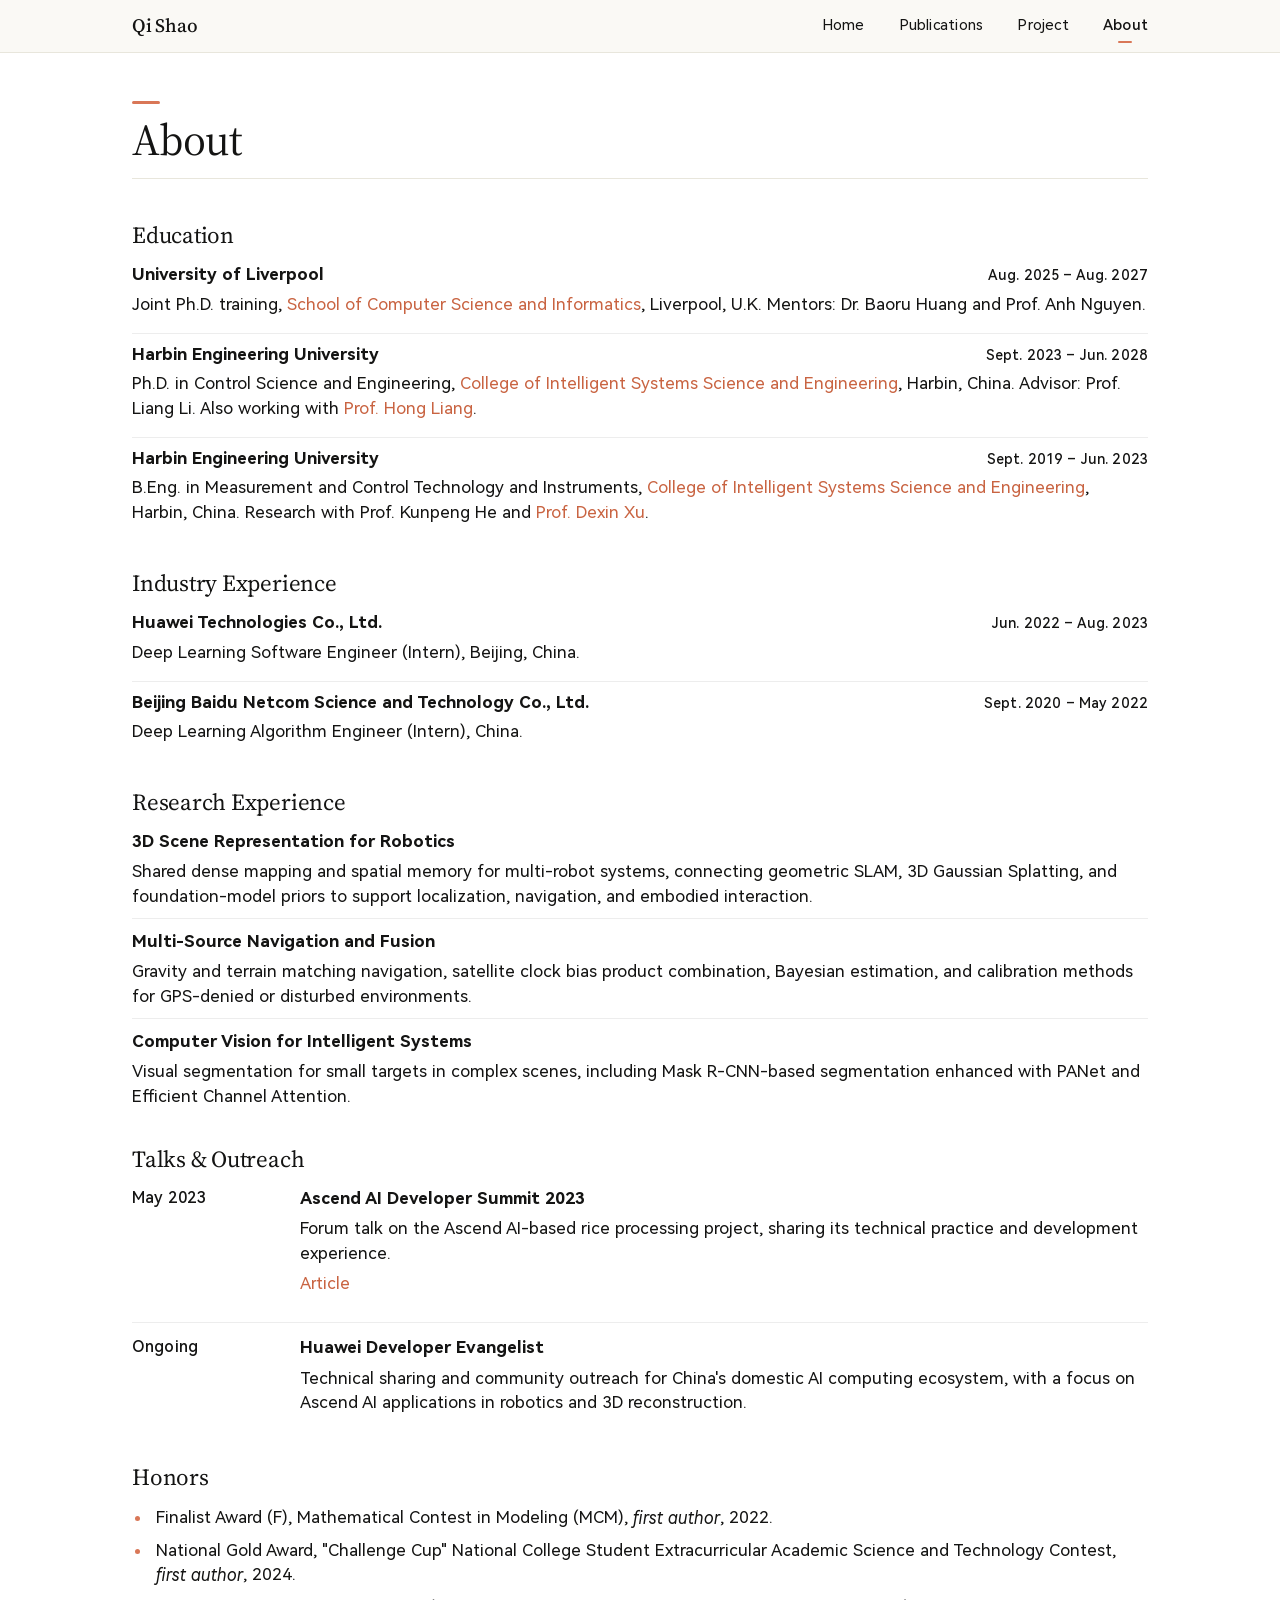
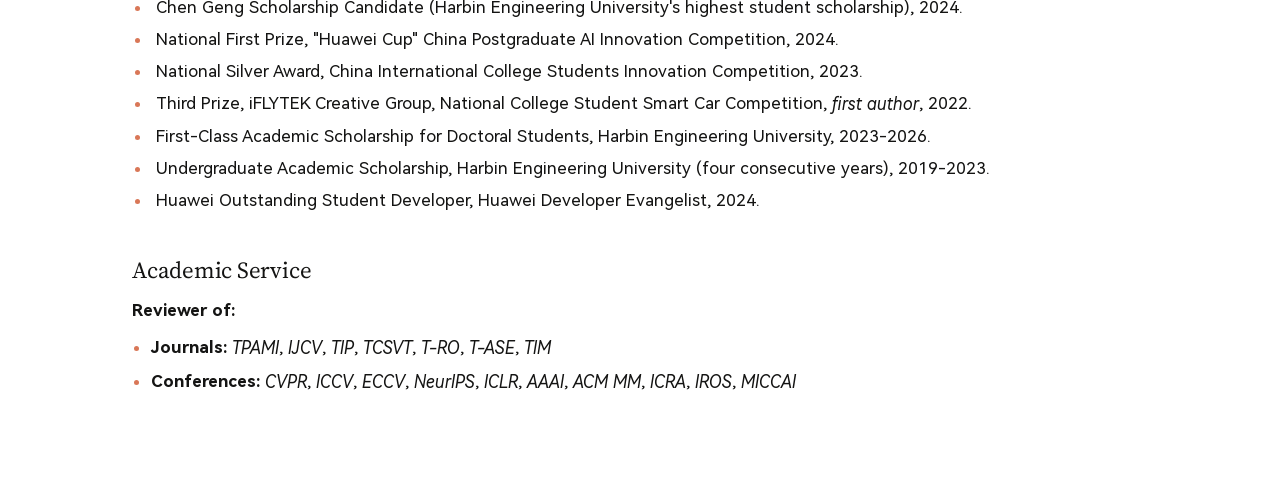
==== about.html @ f4bd2380 "Project cards: larger title, smaller body text Co-Authored-By: Claude Opus 5.5 <noreply@anthropic.co" ====
<!DOCTYPE html>
<html lang="en">

<head>
  <meta charset="UTF-8">
  <meta name="author" content="Qi Shao">
  <meta name="viewport" content="width=device-width, initial-scale=1">
  <title>About | Qi Shao</title>
  <link rel="icon" href="data:,">
  <link rel="preconnect" href="https://fonts.googleapis.com">
  <link rel="preconnect" href="https://fonts.gstatic.com" crossorigin>
  <link href="https://fonts.googleapis.com/css2?family=Noto+Sans+SC:wght@400;500;600;700&family=Source+Serif+4:opsz,wght@8..60,400;8..60,500;8..60,600&display=swap" rel="stylesheet">
  <link rel="stylesheet" href="stylesheet.css?v=20261015f">
  <link rel="stylesheet" href="styles.css?v=20261019f">
</head>

<body class="page-about">
  <nav class="navbar">
    <div class="nav-container">
      <a class="logo" href="index.html">Qi Shao</a>

      <button class="menu-toggle" type="button" aria-label="Open navigation" aria-expanded="false" aria-controls="site-menu">
        <span></span>
        <span></span>
        <span></span>
      </button>

      <ul id="site-menu" class="nav-links">
        <li><a href="index.html">Home</a></li>
        <li><a href="publications.html">Publications</a></li>
        <li><a href="projects.html">Project</a></li>
        <li><a href="about.html" class="active">About</a></li>
      </ul>
    </div>
  </nav>

  <main class="page">
    <header class="subpage-header">
      <h1>About</h1>
    </header>

    <section class="section">
      <div class="info-box-grid">
        <article class="info-box">
          <h2>Education</h2>

          <div class="item-list">
            <div class="info-item">
              <div class="item-head">
                <h3>University of Liverpool</h3>
                <span class="item-time">Aug. 2025 &ndash; Aug. 2027</span>
              </div>
              <p>Joint Ph.D. training, <a href="https://www.liverpool.ac.uk/computer-science-and-informatics/">School of Computer Science and Informatics</a>, Liverpool, U.K. Mentors: Dr. Baoru Huang and Prof. Anh Nguyen.</p>
            </div>

            <div class="info-item">
              <div class="item-head">
                <h3>Harbin Engineering University</h3>
                <span class="item-time">Sept. 2023 &ndash; Jun. 2028</span>
              </div>
              <p>Ph.D. in Control Science and Engineering, <a href="https://cisse.hrbeu.edu.cn/">College of Intelligent Systems Science and Engineering</a>, Harbin, China. Advisor: Prof. Liang Li. Also working with <a href="https://faculty.hrbeu.edu.cn/lianghong/zh_CN/index.htm">Prof. Hong Liang</a>.</p>
            </div>

            <div class="info-item">
              <div class="item-head">
                <h3>Harbin Engineering University</h3>
                <span class="item-time">Sept. 2019 &ndash; Jun. 2023</span>
              </div>
              <p>B.Eng. in Measurement and Control Technology and Instruments, <a href="https://cisse.hrbeu.edu.cn/">College of Intelligent Systems Science and Engineering</a>, Harbin, China. Research with Prof. Kunpeng He and <a href="https://faculty.hrbeu.edu.cn/xudexin/zh_CN/index.htm">Prof. Dexin Xu</a>.</p>
            </div>
          </div>
        </article>

        <article class="info-box">
          <h2>Industry Experience</h2>

          <div class="item-list">
            <div class="info-item">
              <div class="item-head">
                <h3>Huawei Technologies Co., Ltd.</h3>
                <span class="item-time">Jun. 2022 &ndash; Aug. 2023</span>
              </div>
              <p>Deep Learning Software Engineer (Intern), Beijing, China.</p>
            </div>

            <div class="info-item">
              <div class="item-head">
                <h3>Beijing Baidu Netcom Science and Technology Co., Ltd.</h3>
                <span class="item-time">Sept. 2020 &ndash; May 2022</span>
              </div>
              <p>Deep Learning Algorithm Engineer (Intern), China.</p>
            </div>
          </div>
        </article>

        <article class="info-box">
          <h2>Research Experience</h2>

          <div class="research-grid">
            <div class="research-card">
              <h3>3D Scene Representation for Robotics</h3>
              <p>
                Shared dense mapping and spatial memory for multi-robot systems, connecting
                geometric SLAM, 3D Gaussian Splatting, and foundation-model priors to support
                localization, navigation, and embodied interaction.
              </p>
            </div>

            <div class="research-card">
              <h3>Multi-Source Navigation and Fusion</h3>
              <p>
                Gravity and terrain matching navigation, satellite clock bias product
                combination, Bayesian estimation, and calibration methods for GPS-denied
                or disturbed environments.
              </p>
            </div>

            <div class="research-card">
              <h3>Computer Vision for Intelligent Systems</h3>
              <p>
                Visual segmentation for small targets in complex scenes, including
                Mask R-CNN-based segmentation enhanced with PANet and Efficient Channel Attention.
              </p>
            </div>
          </div>
        </article>

        <article id="talks" class="info-box">
          <h2>Talks & Outreach</h2>

          <div class="talk-list">
            <article class="talk-item">
              <div class="talk-time">May 2023</div>
              <div class="talk-main">
                <h3>Ascend AI Developer Summit 2023</h3>
                <p>
                  Forum talk on the Ascend AI-based rice processing project, sharing
                  its technical practice and development experience.
                </p>
                <p class="talk-links">
                  <a href="https://mp.weixin.qq.com/s/vDVNTr2NgTSDnGcO1pzpyA">Article</a>
                </p>
              </div>
            </article>

            <article class="talk-item">
              <div class="talk-time">Ongoing</div>
              <div class="talk-main">
                <h3>Huawei Developer Evangelist</h3>
                <p>
                  Technical sharing and community outreach for China's domestic AI computing
                  ecosystem, with a focus on Ascend AI applications in robotics and 3D
                  reconstruction.
                </p>
              </div>
            </article>
          </div>
        </article>

        <article class="info-box">
          <h2>Honors</h2>

          <ul class="compact-list">
            <li>Finalist Award (F), Mathematical Contest in Modeling (MCM), <em>first author</em>, 2022.</li>
            <li>National Gold Award, "Challenge Cup" National College Student Extracurricular Academic Science and Technology Contest, <em>first author</em>, 2024.</li>
            <li>Chen Geng Scholarship Candidate (Harbin Engineering University's highest student scholarship), 2024.</li>
            <li>National First Prize, "Huawei Cup" China Postgraduate AI Innovation Competition, 2024.</li>
            <li>National Silver Award, China International College Students Innovation Competition, 2023.</li>
            <li>Third Prize, iFLYTEK Creative Group, National College Student Smart Car Competition, <em>first author</em>, 2022.</li>
            <li>First-Class Academic Scholarship for Doctoral Students, Harbin Engineering University, 2023-2026.</li>
            <li>Undergraduate Academic Scholarship, Harbin Engineering University (four consecutive years), 2019-2023.</li>
            <li>Huawei Outstanding Student Developer, Huawei Developer Evangelist, 2024.</li>
          </ul>
        </article>

        <article class="info-box">
          <h2>Academic Service</h2>

          <p class="service-heading">Reviewer of:</p>

          <ul class="service-list">
            <li><strong>Journals:</strong> <em>TPAMI</em>, <em>IJCV</em>, <em>TIP</em>, <em>TCSVT</em>, <em>T-RO</em>, <em>T-ASE</em>, <em>TIM</em></li>
            <li><strong>Conferences:</strong> <em>CVPR</em>, <em>ICCV</em>, <em>ECCV</em>, <em>NeurIPS</em>, <em>ICLR</em>, <em>AAAI</em>, <em>ACM MM</em>, <em>ICRA</em>, <em>IROS</em>, <em>MICCAI</em></li>
          </ul>
        </article>

      </div>
    </section>
  </main>

  <script>
    document.addEventListener('DOMContentLoaded', function () {
      const menuToggle = document.querySelector('.menu-toggle');
      const navLinks = document.querySelector('.nav-links');

      menuToggle.addEventListener('click', function () {
        const isOpen = navLinks.classList.toggle('active');
        menuToggle.classList.toggle('active', isOpen);
        menuToggle.setAttribute('aria-expanded', String(isOpen));
      });
    });
  </script>
</body>

</html>
---- stylesheet.css ----
/* Visual language: white canvas with warm ivory insets,
   terracotta accent #C96442, serif display headings over HarmonyOS Sans
   body text, hairline borders instead of shadows.

   This site uses HarmonyOS Sans Fonts. The font files in fonts/ are
   unmodified copies redistributed under the HarmonyOS Sans Fonts License
   Agreement; see fonts/HarmonyOS-Sans-LICENSE.txt. */

@font-face {
  font-family: "HarmonyOS Sans";
  src: url("fonts/HarmonyOS_Sans_Light.ttf") format("truetype");
  font-weight: 300;
  font-style: normal;
  font-display: swap;
}

@font-face {
  font-family: "HarmonyOS Sans";
  src: url("fonts/HarmonyOS_Sans_Regular.ttf") format("truetype");
  font-weight: 400;
  font-style: normal;
  font-display: swap;
}

@font-face {
  font-family: "HarmonyOS Sans";
  src: url("fonts/HarmonyOS_Sans_Regular_Italic.ttf") format("truetype");
  font-weight: 400;
  font-style: italic;
  font-display: swap;
}

@font-face {
  font-family: "HarmonyOS Sans";
  src: url("fonts/HarmonyOS_Sans_Medium.ttf") format("truetype");
  font-weight: 500;
  font-style: normal;
  font-display: swap;
}

@font-face {
  font-family: "HarmonyOS Sans";
  src: url("fonts/HarmonyOS_Sans_Bold.ttf") format("truetype");
  font-weight: 600 700;
  font-style: normal;
  font-display: swap;
}

:root {
  --brand: #C96442;
  --brand-hover: #A8502F;

  --text: #141413;
  --muted: #3D3D3A;
  --tertiary: #73726C;

  --line: rgba(31, 30, 29, 0.10);
  --soft-line: rgba(31, 30, 29, 0.08);

  --canvas: #FFFFFF;
  --card: #FFFFFF;
  --sunken: #F5F4ED;

  --serif: "Source Serif 4", "Noto Serif SC", Georgia, "Times New Roman", serif;

  --radius-card: 16px;
  --radius-inner: 12px;
  --radius-chip: 8px;
  --radius-lg: 24px;

  --orange: #D97757;
  --purple: #8E6FA8;
  --green: #788C5D;
}

* {
  box-sizing: border-box;
}

/* Grid items default to min-width:auto, which lets an image's intrinsic
   width push the track wider than the viewport. */
.profile-copy,
.profile-side,
.story-main,
.item-main,
.talk-main,
.project-body,
.publication-body,
.brief-row > span {
  min-width: 0;
}

html {
  scroll-behavior: smooth;
  scrollbar-width: none;
  -ms-overflow-style: none;
}

html::-webkit-scrollbar,
body::-webkit-scrollbar {
  width: 0;
  height: 0;
}

body {
  margin: 0;
  overflow-x: hidden;
  color: var(--text);
  background: var(--canvas);
  font-family: "HarmonyOS Sans", "HarmonyOS Sans SC", "Noto Sans SC", "PingFang SC", "PingFang TC", -apple-system, BlinkMacSystemFont, "Segoe UI", sans-serif;
  font-size: 16px;
  line-height: 1.55;
  -webkit-font-smoothing: antialiased;
}

a {
  color: var(--brand);
  text-decoration: none;
  transition: color 0.15s ease;
}

a:hover {
  color: var(--brand-hover);
  text-decoration: none;
}

p {
  margin: 0 0 0.5rem;
}

img {
  max-width: 100%;
}

/* Navigation */

.navbar {
  position: sticky;
  top: 0;
  z-index: 50;
  background: rgba(255, 255, 255, 0.88);
  border-bottom: 1px solid var(--soft-line);
  backdrop-filter: saturate(180%) blur(20px);
  -webkit-backdrop-filter: saturate(180%) blur(20px);
}

.nav-container {
  display: flex;
  max-width: 1280px;
  margin: 0 auto;
  padding: 16px 32px;
  align-items: center;
  justify-content: space-between;
}

.logo {
  font-family: var(--serif);
  color: var(--text);
  font-size: 18px;
  font-weight: 700;
}

.logo:hover {
  color: var(--text);
}

.nav-links {
  display: flex;
  gap: 28px;
  margin: 0;
  padding: 0;
  list-style: none;
}

.nav-links a {
  color: var(--muted);
  font-size: 16px;
  font-weight: 500;
}

.nav-links a:hover,
.nav-links a.active {
  color: var(--brand);
}

.nav-links a.active {
  font-weight: 700;
}

.menu-toggle {
  display: none;
  width: 34px;
  height: 34px;
  padding: 0;
  border: 0;
  background: transparent;
  cursor: pointer;
}

.menu-toggle span {
  display: block;
  width: 20px;
  height: 2px;
  margin: 4px auto;
  background: var(--muted);
  border-radius: 1px;
  transition: transform 0.15s ease, opacity 0.15s ease;
}

.menu-toggle.active span:nth-child(1) {
  transform: translateY(6px) rotate(45deg);
}

.menu-toggle.active span:nth-child(2) {
  opacity: 0;
}

.menu-toggle.active span:nth-child(3) {
  transform: translateY(-6px) rotate(-45deg);
}

/* Page shell and containers */

.page {
  max-width: 1280px;
  margin: 0 auto;
  padding: 8px 32px 56px;
}

.section {
  margin-top: 16px;
  padding: 26px 30px;
  background: var(--card);
  border: 1px solid var(--line);
  border-radius: var(--radius-card);
}

.section-title {
  font-family: var(--serif);
  margin: 0 0 1rem;
  color: var(--text);
  font-size: 26px;
  font-weight: 500;
  line-height: 1.35;
  text-align: left;
}

.section-intro {
  margin-bottom: 1rem;
}

.subpage-header {
  padding: 24px 4px 4px;
}

.subpage-header h1 {
  font-family: var(--serif);
  margin: 0 0 0.35rem;
  color: var(--text);
  font-size: 34px;
  font-weight: 500;
  line-height: 1.3;
}

.subpage-header p {
  margin: 0;
  color: var(--muted);
  font-size: 16px;
}

.empty-state {
  margin: 0;
  padding: 4px 0;
  color: var(--tertiary);
}

.info-box-grid {
  display: grid;
  gap: 20px;
}

/* Opt-in two-column layout; single-column pages keep full width. */
.info-box-grid--split {
  grid-template-columns: repeat(2, minmax(0, 1fr));
  align-items: start;
}

.info-box--wide {
  grid-column: 1 / -1;
}

.info-box {
  padding: 18px 20px;
  background: var(--card);
  border: 1px solid var(--line);
  border-radius: var(--radius-inner);
}

.info-box h2 {
  font-family: var(--serif);
  margin: 0 0 0.85rem;
  color: var(--text);
  font-size: 22px;
  font-weight: 500;
  line-height: 1.4;
}

.item-list {
  display: grid;
  gap: 10px;
}

.info-item {
  padding: 0 0 10px;
  border-bottom: 1px solid var(--soft-line);
}

.info-item:last-child {
  padding-bottom: 0;
  border-bottom: 0;
}

.item-head {
  display: flex;
  gap: 14px;
  align-items: baseline;
  justify-content: space-between;
}

.item-time {
  flex-shrink: 0;
  color: var(--tertiary);
  font-size: 14px;
  font-weight: 500;
  font-variant-numeric: tabular-nums;
  line-height: 1.6;
  white-space: nowrap;
}

.item-main h3,
.info-item .item-head h3,
.research-card h3 {
  margin: 0 0 0.25rem;
  color: var(--text);
  font-size: 17px;
  font-weight: 600;
  line-height: 1.5;
}

.item-main p {
  margin-bottom: 0;
}

.research-grid {
  display: grid;
  gap: 12px;
}

.research-card {
  padding-top: 14px;
  border-top: 1px solid var(--soft-line);
}

.research-card:first-child {
  padding-top: 0;
  border-top: 0;
}

.research-card p {
  margin-bottom: 0;
  color: var(--muted);
  font-size: 16px;
  line-height: 1.55;
}

.publication-list,
.compact-list {
  margin: 0;
  padding-left: 1.25rem;
}

.publication-list li,
.compact-list li {
  margin-bottom: 0.45rem;
  padding-left: 0.25rem;
}

.publication-list li::marker,
.compact-list li::marker {
  color: var(--brand);
  font-weight: 700;
}

/* Home hero */

.hero {
  display: grid;
  grid-template-columns: 300px 1fr;
  gap: 56px;
  align-items: start;
  margin-top: 16px;
  padding: 34px 30px;
  background: var(--card);
  border: 1px solid var(--line);
  border-radius: var(--radius-card);
}

.profile-side {
  text-align: center;
}

.profile-photo {
  padding: 0;
}

.profile-side .image-shell {
  border-radius: var(--radius-lg);
}

.profile-role {
  margin: 0 0 0.35rem;
  color: var(--muted);
  font-size: 16px;
  font-weight: 500;
  line-height: 1.5;
}

.profile-org {
  margin: 0;
  color: var(--tertiary);
  font-size: 14px;
  line-height: 1.6;
}

.image-shell {
  display: block;
  overflow: hidden;
  background: var(--sunken);
  border-radius: var(--radius-inner);
}

.profile-photo .image-shell {
  aspect-ratio: 1 / 1;
}

.image-shell img {
  display: block;
  width: 100%;
  height: 100%;
  object-fit: cover;
}

.profile-copy {
  padding: 0;
}

/* Display name in the serif face */
.name {
  margin: 1.1rem 0 0.4rem;
  font-family: var(--serif);
  font-size: 38px;
  font-weight: 400;
  line-height: 1.25;
  letter-spacing: 0.01em;
  text-align: center;
}

.profile-copy p {
  margin-bottom: 0.65rem;
  color: var(--muted);
  font-size: 16px;
  line-height: 1.55;
}

.profile-copy p:last-child {
  margin-bottom: 0;
}

.profile-copy strong {
  color: var(--text);
  font-weight: 600;
}

.hero-detail {
  display: grid;
  grid-template-columns: repeat(2, minmax(0, 1fr));
  gap: 18px 40px;
  margin-top: 1.3rem;
  padding-top: 1.2rem;
  border-top: 1px solid var(--soft-line);
}

.hero-detail-col {
  min-width: 0;
}

.hero-detail h2 {
  font-family: var(--serif);
  margin: 0 0 0.6rem;
  color: var(--text);
  font-size: 20px;
  font-weight: 700;
  line-height: 1.4;
}

.hero-detail .compact-list li {
  margin-bottom: 0.2rem;
  color: var(--muted);
  font-size: 15px;
  line-height: 1.5;
}

.hero-detail .compact-list li:last-child {
  margin-bottom: 0;
}

.hero-detail .item-list {
  gap: 6px;
}

.hero-detail .info-item {
  padding-bottom: 6px;
}

.hero-detail .info-item p {
  margin: 0;
  color: var(--muted);
  font-size: 14px;
  line-height: 1.4;
}

.hero-detail .item-head h3 {
  margin: 0;
  font-size: 15px;
  line-height: 1.4;
}

.contact-links {
  display: flex;
  flex-wrap: wrap;
  gap: 0.35rem 0.6rem;
  justify-content: center;
  margin-top: 1rem;
  font-size: 16px;
}

.contact-links span {
  color: var(--tertiary);
}

/* News timeline */

.news-scroll-container {
  padding: 0.2rem 0 0.2rem 1rem;
  border-left: 2px solid var(--line);
}

.news-list {
  display: grid;
  gap: 0.5rem;
  margin: 0;
  padding: 0;
  list-style: none;
}

.timeline-item {
  display: grid;
  grid-template-columns: auto auto 1fr;
  gap: 0.45rem;
  align-items: baseline;
  padding-left: 0.25rem;
  font-size: 15px;
  line-height: 1.6;
}

.news-date {
  color: var(--tertiary);
  font-size: 14px;
  font-weight: 500;
}

.news-icon {
  display: inline-flex;
  align-self: center;
  justify-content: center;
  min-width: 1.3rem;
  color: var(--brand);
}

.news-icon svg {
  width: 17px;
  height: 17px;
  fill: none;
  stroke: currentColor;
  stroke-width: 1.7;
  stroke-linecap: round;
  stroke-linejoin: round;
}

.news-icon-orange {
  color: var(--orange);
}

.news-icon-purple {
  color: var(--purple);
}

.news-icon-green {
  color: var(--green);
}

/* Publications and talks */

.publication-card {
  display: grid;
  grid-template-columns: minmax(240px, 35%) 1fr;
  gap: 24px;
  align-items: center;
  margin-top: 18px;
  padding: 12px 0;
}

.publication-media {
  aspect-ratio: 810 / 370;
  background: var(--sunken);
  border-radius: var(--radius-inner);
}

.publication-body h3 {
  margin: 0 0 0.3rem;
  color: var(--text);
  font-size: 16px;
  font-weight: 600;
  line-height: 1.5;
}

.publication-meta,
.publication-links {
  margin-bottom: 0.45rem;
}

.publication-note {
  margin: 0.6rem 0 0;
  color: var(--tertiary);
  font-size: 13px;
}

.talk-list {
  display: grid;
  gap: 14px;
}

.talk-item {
  display: grid;
  grid-template-columns: 150px 1fr;
  gap: 18px;
  padding: 15px 0;
  border-top: 1px solid var(--soft-line);
}

.talk-time {
  color: var(--tertiary);
  font-size: 15px;
  font-weight: 500;
  line-height: 1.6;
}

.talk-main h3 {
  margin: 0 0 0.3rem;
  color: var(--text);
  font-size: 17px;
  font-weight: 600;
  line-height: 1.5;
}

.talk-main p {
  margin-bottom: 0.35rem;
  color: var(--muted);
  font-size: 16px;
  line-height: 1.6;
}

.talk-main p:last-child {
  margin-bottom: 0;
}

/* Projects */

.project-card {
  display: grid;
  grid-template-columns: minmax(280px, 38%) 1fr;
  gap: 24px;
  align-items: start;
  padding: 20px 0 4px;
  border-top: 1px solid var(--soft-line);
}

.project-media {
  aspect-ratio: 1080 / 721;
  background: var(--sunken);
  border-radius: var(--radius-inner);
}

.project-body h3 {
  margin: 0 0 0.45rem;
  color: var(--text);
  font-size: 18px;
  font-weight: 600;
  line-height: 1.5;
}

.project-body p {
  margin-bottom: 0.5rem;
  color: var(--muted);
  font-size: 15px;
  line-height: 1.62;
}

.project-body strong {
  color: var(--text);
  font-weight: 600;
}

.project-meta {
  color: var(--tertiary);
  font-size: 12px;
  font-weight: 500;
}

.project-tags {
  display: flex;
  flex-wrap: wrap;
  gap: 8px;
  margin: 0.75rem 0 0.55rem;
}

.project-tags span {
  padding: 4px 12px;
  color: var(--muted);
  background: var(--sunken);
  border-radius: var(--radius-chip);
  font-size: 12px;
  font-weight: 500;
  line-height: 1.5;
}

.project-links {
  display: flex;
  flex-wrap: wrap;
  gap: 0.35rem 0.55rem;
  align-items: center;
  margin-bottom: 0;
}

.project-links span {
  color: var(--tertiary);
}

.service-heading {
  margin-bottom: 0.8rem;
  font-size: 17px;
  font-weight: 600;
}

.service-list {
  margin: 0;
  padding-left: 1.2rem;
  list-style: disc;
}

.service-list li {
  margin-bottom: 0.5rem;
}

.service-list li::marker {
  color: var(--brand);
}

/* Story: milestones */

.story-timeline {
  display: grid;
  padding-left: 28px;
  border-left: 2px solid var(--line);
}

.story-entry {
  position: relative;
  display: grid;
  grid-template-columns: 108px 1fr;
  gap: 28px;
  padding: 18px 0;
  border-bottom: 1px solid var(--soft-line);
}

/* Node on the timeline rail */
.story-entry::before {
  content: "";
  position: absolute;
  top: 23px;
  left: -36px;
  width: 10px;
  height: 10px;
  background: var(--card);
  border: 2px solid var(--brand);
  border-radius: 50%;
}

.story-entry:first-child {
  padding-top: 2px;
}

.story-entry:first-child::before {
  top: 7px;
}

.story-entry:last-child {
  padding-bottom: 2px;
  border-bottom: 0;
}

.story-date {
  margin: 0;
  color: var(--tertiary);
  font-size: 13px;
  font-weight: 500;
  font-variant-numeric: tabular-nums;
  letter-spacing: 0.01em;
  line-height: 1.9;
  white-space: nowrap;
}

.story-main h3 {
  margin: 0 0 0.4rem;
  color: var(--text);
  font-size: 18px;
  font-weight: 600;
  line-height: 1.5;
}

.story-main p {
  margin-bottom: 0;
  color: var(--muted);
  font-size: 15px;
  line-height: 1.58;
}

.story-main strong {
  color: var(--text);
  font-weight: 600;
}

.story-caption {
  margin: 0.6rem 0 0;
  color: var(--tertiary);
  font-size: 12px;
  font-weight: 500;
  line-height: 1.6;
}

/* Story: condensed list */

.story-brief {
  padding-left: 28px;
  border-left: 2px solid var(--line);
}

.brief-row {
  position: relative;
  display: grid;
  grid-template-columns: 108px 1fr;
  gap: 28px;
  padding: 10px 12px 10px 0;
  border-bottom: 1px solid var(--soft-line);
  border-radius: var(--radius-chip);
  color: var(--muted);
  font-size: 14px;
  line-height: 1.55;
  transition: background 0.15s ease;
}

.brief-row::before {
  content: "";
  position: absolute;
  top: 18px;
  left: -33px;
  width: 6px;
  height: 6px;
  background: rgba(31, 30, 29, 0.22);
  border-radius: 50%;
}

.brief-row:hover {
  background: var(--sunken);
}

.brief-row:last-child {
  border-bottom: 0;
}

.brief-date {
  color: var(--tertiary);
  font-size: 13px;
  font-weight: 500;
  font-variant-numeric: tabular-nums;
  letter-spacing: 0.01em;
  white-space: nowrap;
}

.story-figure {
  display: block;
  overflow: hidden;
  max-width: 460px;
  margin-top: 1.1rem;
  background: var(--card);
  border-radius: var(--radius-inner);
  border: 1px solid var(--line);
  box-shadow: 0 2px 10px rgba(31, 30, 29, 0.06);
  transition: box-shadow 0.2s ease, transform 0.2s ease;
}

.story-figure:hover {
  box-shadow: 0 6px 18px rgba(31, 30, 29, 0.10);
  transform: translateY(-2px);
}

.story-figure-sm {
  max-width: 320px;
}

.story-figure img {
  display: block;
  width: 100%;
  height: auto;
}

/* Image zoom */

.zoom-modal {
  display: none;
  position: fixed;
  inset: 0;
  z-index: 1000;
  padding: 50px 24px;
  background: rgba(31, 30, 29, 0.72);
  backdrop-filter: blur(20px);
  -webkit-backdrop-filter: blur(20px);
}

.zoom-modal.active {
  display: flex;
  align-items: center;
  justify-content: center;
}

.modal-content {
  display: block;
  max-width: 90vw;
  max-height: 80vh;
  border-radius: var(--radius-card);
}

.close-modal {
  position: absolute;
  top: 20px;
  right: 35px;
  border: 0;
  color: #ffffff;
  background: transparent;
  font-size: 40px;
  font-weight: 400;
  line-height: 1;
  cursor: pointer;
}

@media (max-width: 768px) {
  .nav-container {
    padding: 12px 18px;
  }

  .menu-toggle {
    display: block;
  }

  .nav-links {
    display: none;
    position: absolute;
    top: 59px;
    right: 0;
    left: 0;
    flex-direction: column;
    gap: 0;
    padding: 8px 0;
    background: var(--card);
    border-radius: 0 0 var(--radius-card) var(--radius-card);
  }

  .nav-links.active {
    display: flex;
  }

  .nav-links li {
    padding: 10px 24px;
  }

  .page {
    padding: 4px 12px 40px;
  }

  .nav-container {
    padding: 12px 18px;
  }

  .section,
  .hero {
    padding: 20px 16px;
  }

  .hero {
    grid-template-columns: 1fr;
    gap: 20px;
  }

  .hero-detail {
    grid-template-columns: 1fr;
  }

  .profile-org br {
    display: none;
  }

  .profile-photo {
    max-width: 320px;
    margin: 0 auto;
  }

  .name {
    font-size: 30px;
  }

  .info-box-grid--split {
    grid-template-columns: 1fr;
  }

  .item-head {
    flex-direction: column;
    gap: 2px;
  }

  .research-grid {
    grid-template-columns: 1fr;
  }

  .publication-card {
    grid-template-columns: 1fr;
    gap: 14px;
  }

  .talk-item {
    grid-template-columns: 1fr;
    gap: 4px;
  }

  .project-card {
    grid-template-columns: 1fr;
    gap: 14px;
  }

  .story-entry,
  .brief-row {
    grid-template-columns: 1fr;
    gap: 4px;
  }

  .story-entry::before,
  .brief-row::before {
    left: -34px;
  }

  .brief-row::before {
    left: -31px;
  }

  .timeline-item {
    grid-template-columns: auto auto 1fr;
  }
}
---- styles.css ----
/* Overrides; this file loads after stylesheet.css.
   Flat editorial layout: no card frames, large serif headings, generous
   spacing and ink-coloured dates; links and publication cards keep the base
   styles. */

:root {
  --mono: ui-monospace, "SF Mono", "JetBrains Mono", Menlo, Consolas, monospace;
  --measure: 44rem;
  --ivory: #FAF9F5;
  --oat: #F0EEE6;
  --warm-line: #E8E6DC;
  --coral: #D97757;
}

body {
  font-size: 17px;
  line-height: 1.65;
  text-rendering: optimizeLegibility;
}

/* Navigation: quieter, hairline only */

.navbar {
  background: rgba(255, 255, 255, 0.92);
}

.nav-container {
  padding-top: 11px;
  padding-bottom: 11px;
}

.logo {
  font-size: 19px;
  font-weight: 500;
  letter-spacing: -0.01em;
}

.nav-links {
  gap: 34px;
}

.nav-links a {
  position: relative;
  display: inline-block;
  padding: 4px 0;
  color: var(--tertiary);
  font-size: 15px;
  font-weight: 400;
  letter-spacing: 0.015em;
  transition: color 0.2s ease;
}

/* Short coral mark centred under the label */
.nav-links a::after {
  content: "";
  position: absolute;
  bottom: -2px;
  left: 50%;
  width: 14px;
  height: 2px;
  margin-left: -7px;
  background: var(--coral);
  border-radius: 2px;
  opacity: 0;
  transform: scaleX(0.3);
  transition: transform 0.25s cubic-bezier(0.2, 0.7, 0.2, 1), opacity 0.2s ease;
}

.nav-links a:hover {
  color: var(--text);
}

.nav-links a:hover::after {
  opacity: 0.45;
  transform: scaleX(1);
}

.nav-links a.active {
  color: var(--text);
  font-weight: 500;
}

.nav-links a.active::after {
  opacity: 1;
  transform: scaleX(1);
}

/* Containers lose their frames; sections are separated by space and a rule */

.section,
.hero {
  margin-top: 0;
  padding: 64px 0;
  background: transparent;
  border: 0;
  border-top: 1px solid var(--line);
  border-radius: 0;
}

.hero {
  gap: 72px;
  padding-top: 56px;
  border-top: 0;
}

.info-box-grid {
  gap: 56px;
}

.info-box {
  padding: 0;
  background: transparent;
  border: 0;
  border-radius: 0;
}

.subpage-header {
  padding: 64px 0 16px;
}

.subpage-header h1 {
  font-size: 52px;
  font-weight: 400;
  letter-spacing: -0.015em;
  line-height: 1.1;
}

.subpage-header p {
  margin-top: 0.6rem;
  font-size: 18px;
}

/* Type scale */

.name {
  margin-top: 1.4rem;
  font-size: 44px;
  font-weight: 400;
  letter-spacing: -0.015em;
  line-height: 1.1;
}

.profile-role {
  margin-top: 0.6rem;
}

.section-title {
  margin-bottom: 1.75rem;
  font-size: 36px;
  font-weight: 400;
  letter-spacing: -0.015em;
  line-height: 1.15;
}

.info-box h2,
.hero-detail h2 {
  margin-bottom: 1.1rem;
  font-size: 26px;
  font-weight: 400;
  letter-spacing: -0.01em;
}

.hero-detail {
  margin-top: 2rem;
  padding-top: 2rem;
}

.profile-copy p,
.research-card p,
.talk-main p,
.story-main p {
  max-width: var(--measure);
  font-size: 17px;
  line-height: 1.65;
}

.profile-copy p {
  max-width: none;
  color: var(--text);
}

.compact-list li::marker,
.service-list li::marker,
.publication-list li::marker {
  color: var(--coral);
}

/* Dates: body face, ink colour, tabular figures */

.item-time,
.news-date,
.talk-time,
.story-date,
.brief-date {
  color: var(--text);
  font-family: inherit;
  font-size: 14px;
  font-weight: 500;
  font-variant-numeric: tabular-nums lining-nums;
  letter-spacing: 0.01em;
}

/* News: plain list, no rail */

.news-scroll-container {
  padding: 0;
  border-left: 0;
}

.news-list {
  gap: 0.75rem;
}

.timeline-item {
  gap: 0.9rem;
  padding-left: 0;
  font-size: 17px;
}

@media (max-width: 768px) {
  /* keep the two affiliations on separate lines instead of running together */
  .profile-org br {
    display: inline;
  }

  .nav-links a::after {
    left: 0;
    margin-left: 0;
  }

  .section,
  .hero {
    padding: 40px 0;
  }

  .name,
  .subpage-header h1 {
    font-size: 38px;
  }

  .section-title {
    font-size: 30px;
  }
}

/* Subpages: a single reading column so dates, rules and text share one edge */

.page:has(.info-box-grid:not(.info-box-grid--split)) {
  max-width: calc(56rem + 64px);
}

.info-box p,
.info-box .research-card p,
.info-box .talk-main p {
  max-width: none;
}

/* Avoid a doubled rule where a list starts right under a heading or section rule */

.section > .project-card:first-child {
  /* the section rule already separates the first project */
  padding-top: 0;
  border-top: 0;
}

.talk-item:first-child {
  padding-top: 0;
  border-top: 0;
}

.talk-item {
  padding: 18px 0;
}

/* Publication list: links sit on their own line, separated by slashes */
.publication-list li {
  margin-bottom: 1.1rem;
}

.pub-links {
  display: block;
  margin-top: 0.3rem;
}

.pub-links span {
  margin: 0 0.45em;
  color: var(--tertiary);
}

/* Keep news icons on the first line when an item wraps */

.timeline-item {
  align-items: start;
}

.news-date,
.news-icon {
  display: inline-flex;
  align-items: center;
  align-self: start;
  height: 1.65em;
}

.news-date {
  font-size: 14px;
  height: calc(17px * 1.65);
}

/* Cap the bio's line length while keeping its rule aligned with the text */

@media (min-width: 769px) {
  .hero {
    grid-template-columns: 300px minmax(0, 50rem);
  }
}

/* Home: Education and Interests as two balanced columns */

.hero-detail {
  grid-template-columns: minmax(0, 1.3fr) minmax(0, 1fr);
  gap: 24px 56px;
}

.hero-detail h2 {
  margin-bottom: 0.9rem;
  font-size: 24px;
}

.hero-detail .item-list {
  gap: 12px;
}

.hero-detail .info-item {
  padding-bottom: 12px;
}

.hero-detail .item-head {
  align-items: baseline;
}

.hero-detail .item-head h3 {
  font-size: 16px;
  font-weight: 600;
  line-height: 1.45;
}

.hero-detail .info-item p {
  margin-top: 2px;
  font-size: 15px;
  line-height: 1.5;
}

.hero-detail .item-time {
  font-size: 14px;
}

.hero-detail .compact-list {
  padding-left: 1.1rem;
}

.hero-detail .compact-list li {
  margin-bottom: 0.7rem;
  color: var(--text);
  font-size: 16px;
  line-height: 1.45;
}

/* Accents taken from the warm palette: ivory bars, oat chips, coral marks */

::selection {
  background: rgba(217, 119, 87, 0.2);
}

.navbar {
  background: rgba(250, 249, 245, 0.94);
  border-bottom-color: var(--warm-line);
}

.section {
  border-top-color: var(--warm-line);
}

.section-title::before,
.subpage-header h1::before {
  content: "";
  display: block;
  width: 28px;
  height: 3px;
  margin-bottom: 18px;
  background: var(--coral);
  border-radius: 2px;
}

.news-icon {
  color: var(--coral);
}

.project-tags span {
  padding: 3px 10px;
  color: var(--muted);
  background: var(--oat);
  border-radius: 6px;
  font-family: var(--mono);
  font-size: 12px;
  font-weight: 400;
}

.publication-media,
.project-media,
.profile-side .image-shell {
  background: var(--ivory);
}

/* About page: no grey text; secondary levels use the ink colour */

.page-about {
  --muted: #141413;
  --tertiary: #141413;
}

/* Talk dates match the talk title's size and first line */
.talk-time {
  font-size: 16px;
  line-height: calc(17px * 1.5);
}

/* Phone layout */

@media (max-width: 768px) {
  body {
    font-size: 16px;
  }

  .page {
    padding: 0 20px 48px;
  }

  .nav-container {
    padding: 10px 20px;
  }

  .hero {
    grid-template-columns: 1fr;
    gap: 28px;
    padding-top: 32px;
  }

  .profile-photo {
    max-width: 200px;
  }

  .name {
    margin-top: 1.1rem;
    font-size: 34px;
  }

  .profile-copy p,
  .research-card p,
  .talk-main p,
  .story-main p,
  .publication-body p,
  .project-body p,
  .timeline-item {
    font-size: 16px;
    line-height: 1.6;
  }

  .hero-detail {
    grid-template-columns: 1fr;
    gap: 32px;
    margin-top: 1.5rem;
    padding-top: 1.5rem;
  }

  .hero-detail .item-head {
    flex-direction: row;
    justify-content: space-between;
  }

  .section-title {
    margin-bottom: 1.2rem;
    font-size: 28px;
  }

  .section-title::before,
  .subpage-header h1::before {
    margin-bottom: 14px;
  }

  .subpage-header {
    padding: 36px 0 4px;
  }

  .subpage-header h1 {
    font-size: 36px;
  }

  .info-box h2,
  .hero-detail h2 {
    font-size: 22px;
  }

  .info-box-grid {
    gap: 40px;
  }

  /* News: date sits above the text so the sentence gets the full width */
  .timeline-item {
    grid-template-columns: auto 1fr;
    grid-template-areas: "date date" "icon text";
    gap: 0 0.6rem;
  }

  .news-date {
    grid-area: date;
    height: auto;
    font-size: 13px;
  }

  .news-icon {
    grid-area: icon;
  }

  .timeline-item > span:last-child {
    grid-area: text;
  }

  .news-list {
    gap: 1rem;
  }

  .publication-card {
    gap: 14px;
    margin-top: 8px;
    padding: 20px 0;
  }

  .publication-body h3 {
    font-size: 17px;
  }

  .talk-item {
    gap: 2px;
  }

  .nav-links {
    top: 100%;
    gap: 0;
    padding: 6px 0 10px;
    background: var(--ivory);
    border-bottom: 1px solid var(--warm-line);
    border-radius: 0;
    box-shadow: 0 12px 24px -16px rgba(31, 30, 29, 0.18);
  }

  .nav-links li {
    padding: 5px 20px;
  }

  .nav-links a {
    padding: 3px 0;
    font-size: 16px;
  }
}

/* Phone: compact profile header, photo on the left, name and affiliation beside it */

@media (max-width: 768px) {
  .profile-side {
    display: grid;
    grid-template-columns: 116px 1fr;
    grid-template-rows: auto auto auto 1fr;
    column-gap: 18px;
    align-items: start;
    text-align: left;
  }

  .profile-photo {
    grid-row: 1 / span 4;
    max-width: none;
    margin: 0;
  }

  .profile-side .image-shell {
    border-radius: 16px;
  }

  .profile-side .name {
    margin: -4px 0 0.15rem;
    font-size: 30px;
    text-align: left;
  }

  .profile-role {
    margin: 0 0 0.15rem;
    font-size: 14px;
    line-height: 1.35;
  }

  .profile-org {
    margin: 0;
    font-size: 13px;
    line-height: 1.4;
  }

  .contact-links {
    justify-content: flex-start;
    gap: 0 0.35rem;
    margin-top: 0.4rem;
    font-size: 13.5px;
    line-height: 1.5;
  }
}

/* Phone menu: a compact card under the menu button instead of a full-width bar */

@media (max-width: 768px) {
  .nav-links {
    top: calc(100% + 6px);
    right: 16px;
    left: auto;
    min-width: 168px;
    padding: 6px;
    background: #FFFFFF;
    border: 1px solid var(--warm-line);
    border-radius: 12px;
    box-shadow: 0 12px 32px -12px rgba(31, 30, 29, 0.22);
  }

  .nav-links li {
    padding: 0;
  }

  .nav-links a {
    display: block;
    padding: 9px 14px;
    border-radius: 8px;
  }

  .nav-links a:hover,
  .nav-links a.active {
    background: var(--ivory);
  }

  .nav-links a::after,
  .nav-links a:hover::after {
    display: none;
  }

  .nav-links a.active::before {
    content: "";
    display: inline-block;
    width: 3px;
    height: 14px;
    margin: 0 10px -1px -4px;
    background: var(--coral);
    border-radius: 2px;
  }
}

/* Phone refinements: smaller menu card; project text leads, image follows */

@media (max-width: 768px) {
  .nav-links {
    min-width: 136px;
    padding: 4px;
    border-radius: 10px;
  }

  .nav-links a {
    padding: 7px 12px;
    font-size: 14.5px;
    border-radius: 7px;
  }

  .nav-links a.active::before {
    height: 12px;
    margin-right: 8px;
  }

  .project-card {
    display: flex;
    flex-direction: column;
    gap: 16px;
  }

  .project-body {
    order: 1;
  }

  .project-media {
    order: 2;
    aspect-ratio: 16 / 9 !important;
  }
}

/* Narrow reading width (about 960px, like a classic academic homepage) */

.page,
.nav-container {
  max-width: 960px;
}

.page:has(.info-box-grid:not(.info-box-grid--split)) {
  max-width: 960px;
}

@media (min-width: 769px) {
  .hero {
    grid-template-columns: 240px minmax(0, 1fr);
    gap: 48px;
  }

  .hero-detail {
    gap: 24px 40px;
  }

  .publication-card {
    grid-template-columns: minmax(220px, 36%) 1fr;
    gap: 24px;
  }

  .project-card {
    grid-template-columns: minmax(240px, 40%) 1fr;
    gap: 28px;
  }
}

/* Tighter rhythm */

body {
  line-height: 1.58;
}

.profile-copy p,
.research-card p,
.talk-main p,
.story-main p {
  line-height: 1.58;
}

.profile-copy p {
  margin-bottom: 0.55rem;
}

.contact-links {
  gap: 0.2rem 0.45rem;
}

@media (min-width: 769px) {
  .section,
  .hero {
    padding: 40px 0;
  }

  .hero {
    padding-top: 36px;
  }

  .subpage-header {
    padding: 40px 0 8px;
  }

  .subpage-header h1 {
    font-size: 44px;
  }

  .section-title {
    margin-bottom: 1.1rem;
    font-size: 30px;
  }

  .section-title::before,
  .subpage-header h1::before {
    margin-bottom: 12px;
  }

  .info-box-grid {
    gap: 34px;
  }

  .info-box h2,
  .hero-detail h2 {
    margin-bottom: 0.7rem;
    font-size: 23px;
  }

  .hero-detail {
    margin-top: 1.3rem;
    padding-top: 1.3rem;
  }

  .hero-detail .item-list {
    gap: 8px;
  }

  .hero-detail .info-item {
    padding-bottom: 8px;
  }

  .hero-detail .compact-list li {
    margin-bottom: 0.45rem;
  }

  .item-list {
    gap: 8px;
  }

  .info-item {
    padding-bottom: 8px;
  }

  .research-grid {
    gap: 10px;
  }

  .research-card {
    padding-top: 10px;
  }

  .talk-item {
    padding: 12px 0;
  }

  .news-list {
    gap: 0.45rem;
  }

  .publication-card {
    margin-top: 0;
    padding: 16px 0;
  }

  .publication-list li {
    margin-bottom: 0.8rem;
  }

  .name {
    margin-top: 1rem;
    font-size: 40px;
  }
}

@media (min-width: 769px) {
  .hero-detail {
    grid-template-columns: minmax(0, 1.65fr) minmax(0, 1fr);
    gap: 20px 32px;
  }

  .hero-detail .item-head h3 {
    font-size: 15px;
  }

  .hero-detail .item-time {
    font-size: 13.5px;
  }
}

/* Tighter line spacing */

body,
.profile-copy p,
.research-card p,
.talk-main p,
.story-main p,
.publication-body p,
.project-body p,
.info-item p,
.timeline-item,
.compact-list li,
.service-list li,
.publication-list li {
  line-height: 1.46;
}

.hero-detail .info-item p {
  line-height: 1.4;
}

.news-date,
.news-icon {
  height: 1.46em;
}

.news-date {
  height: calc(17px * 1.46);
}

.talk-time {
  line-height: calc(17px * 1.4);
}

@media (max-width: 768px) {
  .contact-links {
    gap: 0 0.3rem;
    font-size: 13px;
    white-space: nowrap;
  }
}

/* Work cards: smaller type */

.publication-body h3 {
  margin-bottom: 0.25rem;
  font-size: 15.5px;
  line-height: 1.4;
}

.publication-body p,
.publication-body .publication-meta,
.publication-body .publication-links {
  margin-bottom: 0.3rem;
  font-size: 15px;
  line-height: 1.45;
}

.publication-body .publication-meta {
  font-size: 14px;
}

.publication-note {
  font-size: 12.5px;
}

@media (max-width: 768px) {
  .publication-body h3 {
    font-size: 15.5px;
  }

  .publication-body p {
    font-size: 15px;
  }
}

/* Slightly wider reading width */

.page,
.nav-container,
.page:has(.info-box-grid:not(.info-box-grid--split)) {
  max-width: 1080px;
}

@media (min-width: 769px) {
  .hero {
    grid-template-columns: 260px minmax(0, 1fr);
    gap: 56px;
  }
}

/* Work cards: larger type, tighter spacing */

.publication-body h3 {
  margin-bottom: 0.2rem;
  font-size: 17px;
  line-height: 1.35;
}

.publication-body p,
.publication-body .publication-links {
  margin-bottom: 0.2rem;
  font-size: 16px;
  line-height: 1.4;
}

.publication-body .publication-meta {
  margin-bottom: 0.15rem;
  font-size: 15px;
}

@media (min-width: 769px) {
  .publication-card {
    padding: 10px 0;
  }
}

@media (max-width: 768px) {
  .publication-body h3 {
    font-size: 16.5px;
  }

  .publication-body p {
    font-size: 15.5px;
  }

  .publication-card {
    padding: 14px 0;
  }
}

/* Give Interests more room so each item fits on one line */
@media (min-width: 769px) {
  .hero-detail {
    grid-template-columns: minmax(0, 1fr) minmax(0, 1fr);
    gap: 20px 36px;
  }
}

/* Work cards: authors and summary back to 15px */
.publication-body p,
.publication-body .publication-links {
  font-size: 15px;
  line-height: 1.42;
}

.publication-body .publication-meta {
  font-size: 15px;
}

@media (max-width: 768px) {
  .publication-body p {
    font-size: 15px;
  }
}

/* Project cards: larger title, smaller body */
.project-body h3 {
  margin-bottom: 0.35rem;
  font-size: 20px;
  line-height: 1.3;
}

.project-body p {
  margin-bottom: 0.35rem;
  font-size: 15px;
  line-height: 1.45;
}

.project-body .project-meta {
  margin-bottom: 0.3rem;
  font-size: 13.5px;
}

@media (max-width: 768px) {
  .project-body h3 {
    font-size: 18.5px;
  }

  .project-body p {
    font-size: 15px;
  }
}
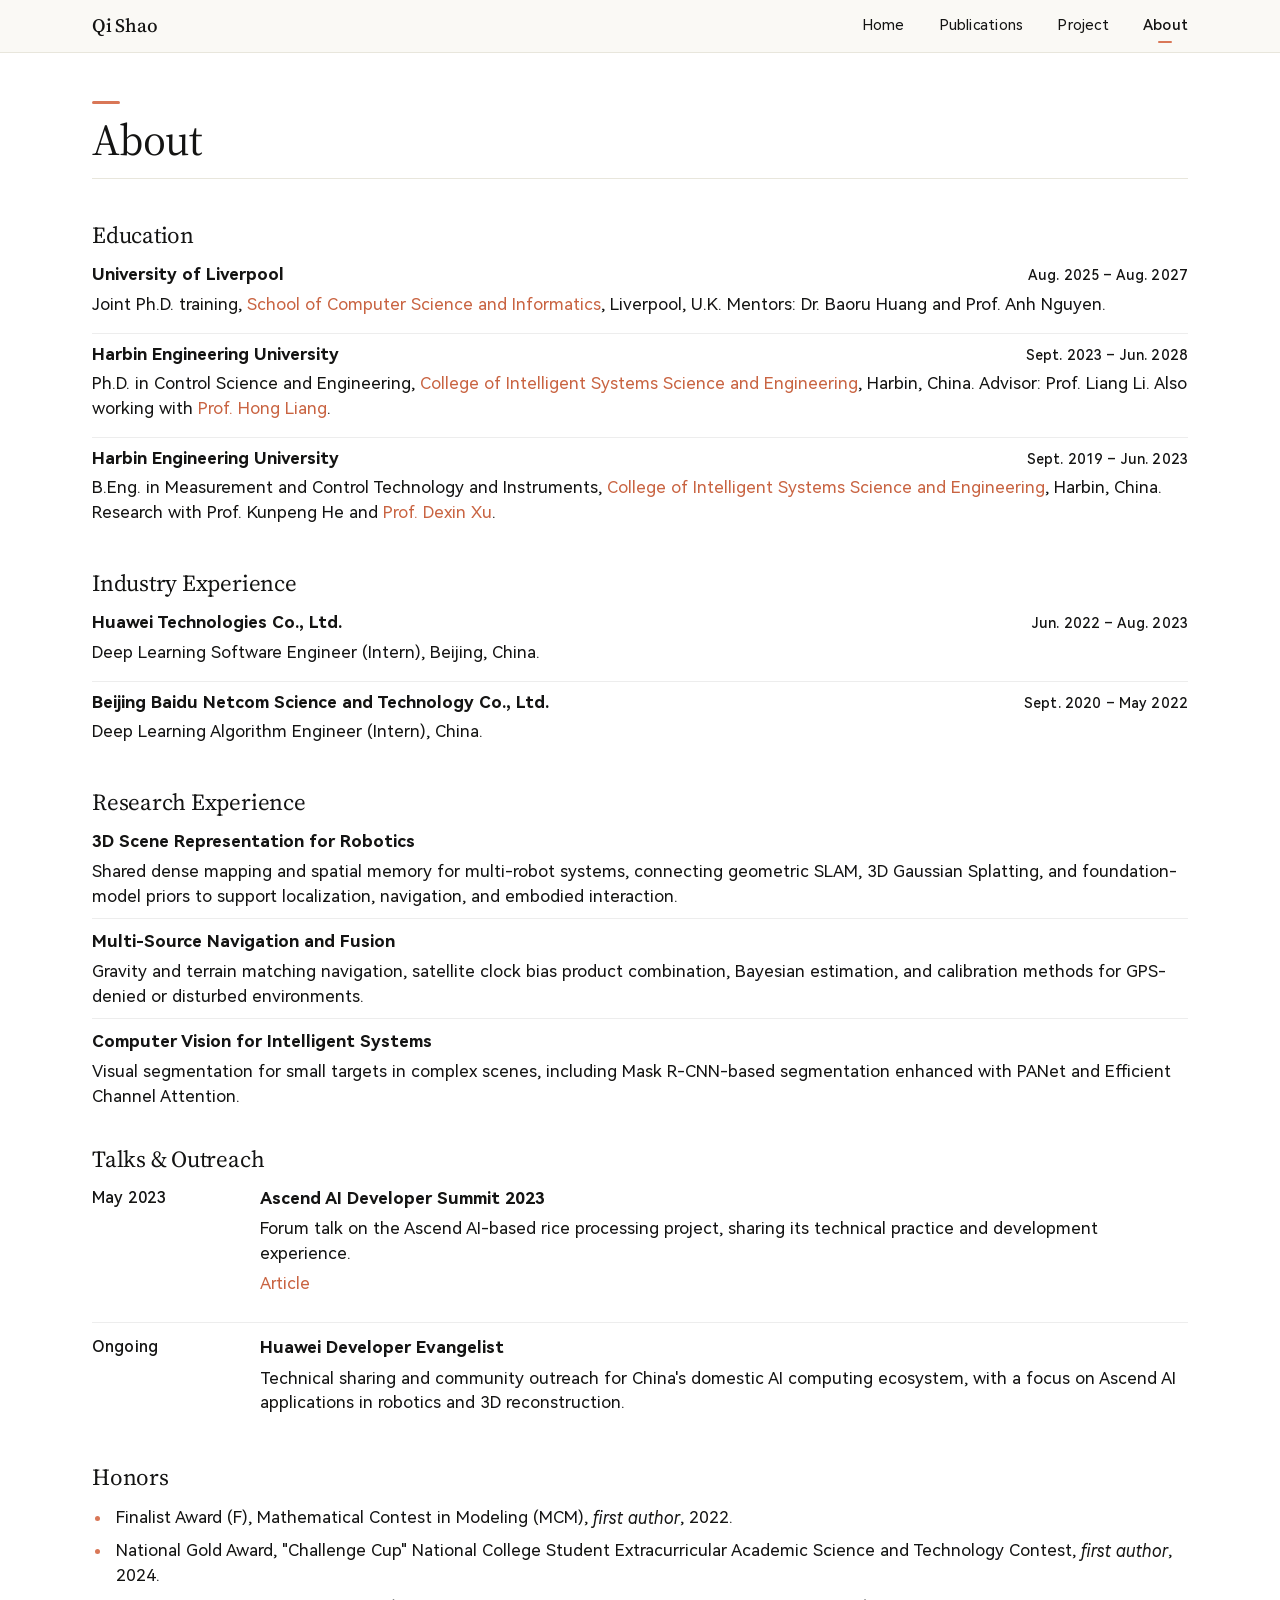
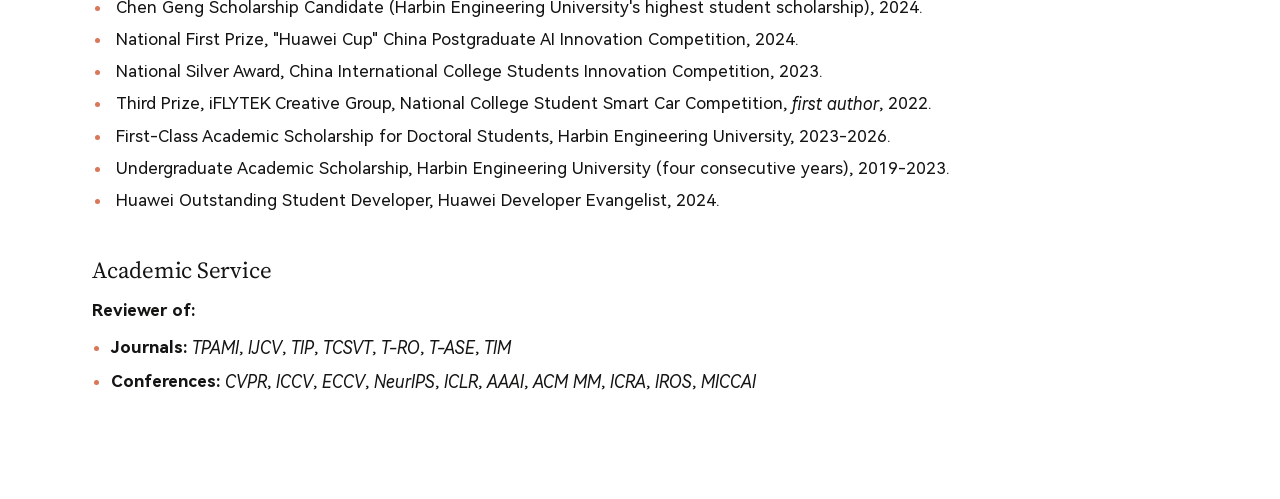
==== commit c982ce13: "Widen layout to 1160px Co-Authored-By: Claude Opus 5.5 <noreply@anthropic.com>" ====
--- a/about.html
+++ b/about.html
@@ -11,7 +11,7 @@
   <link rel="preconnect" href="https://fonts.gstatic.com" crossorigin>
   <link href="https://fonts.googleapis.com/css2?family=Noto+Sans+SC:wght@400;500;600;700&family=Source+Serif+4:opsz,wght@8..60,400;8..60,500;8..60,600&display=swap" rel="stylesheet">
   <link rel="stylesheet" href="stylesheet.css?v=20261015f">
-  <link rel="stylesheet" href="styles.css?v=20261019f">
+  <link rel="stylesheet" href="styles.css?v=20261019g">
 </head>
 
 <body class="page-about">
--- a/styles.css
+++ b/styles.css
@@ -1039,3 +1039,10 @@
     font-size: 15px;
   }
 }
+
+/* Wider reading width */
+.page,
+.nav-container,
+.page:has(.info-box-grid:not(.info-box-grid--split)) {
+  max-width: 1160px;
+}
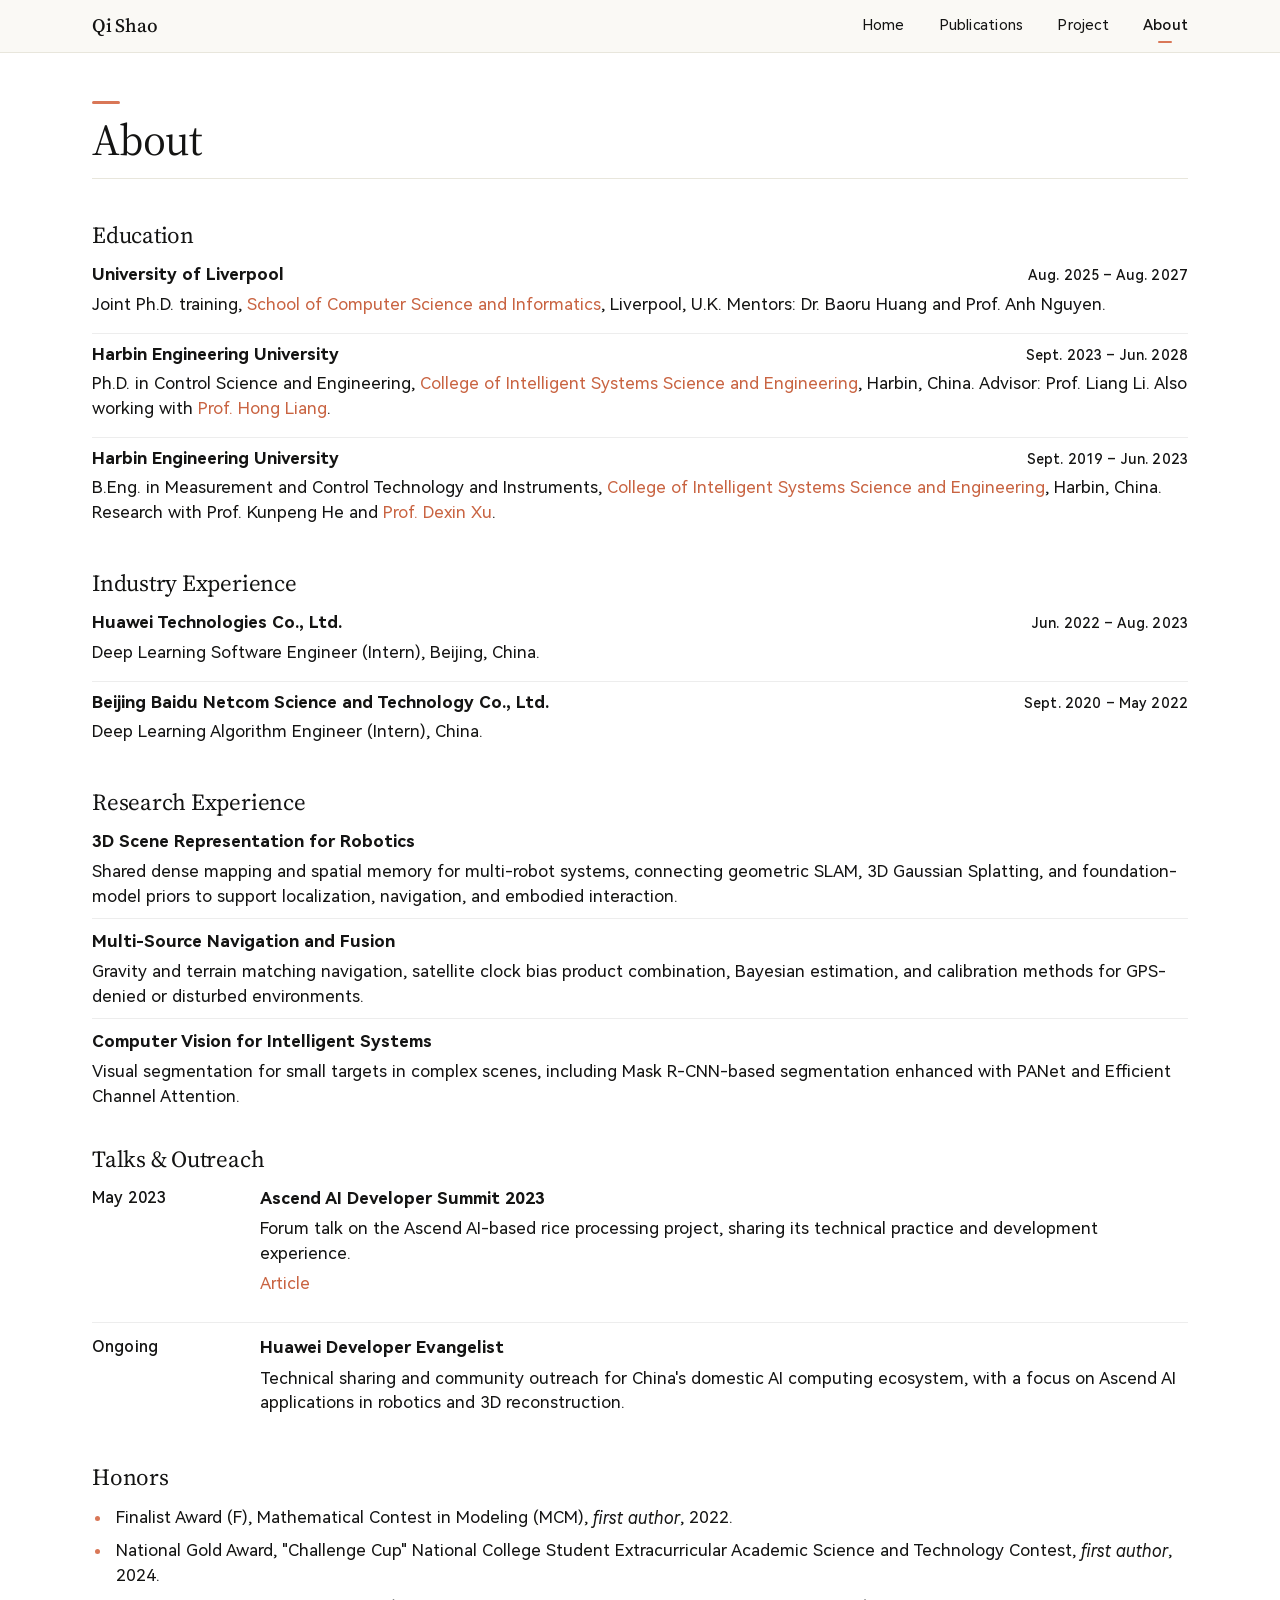
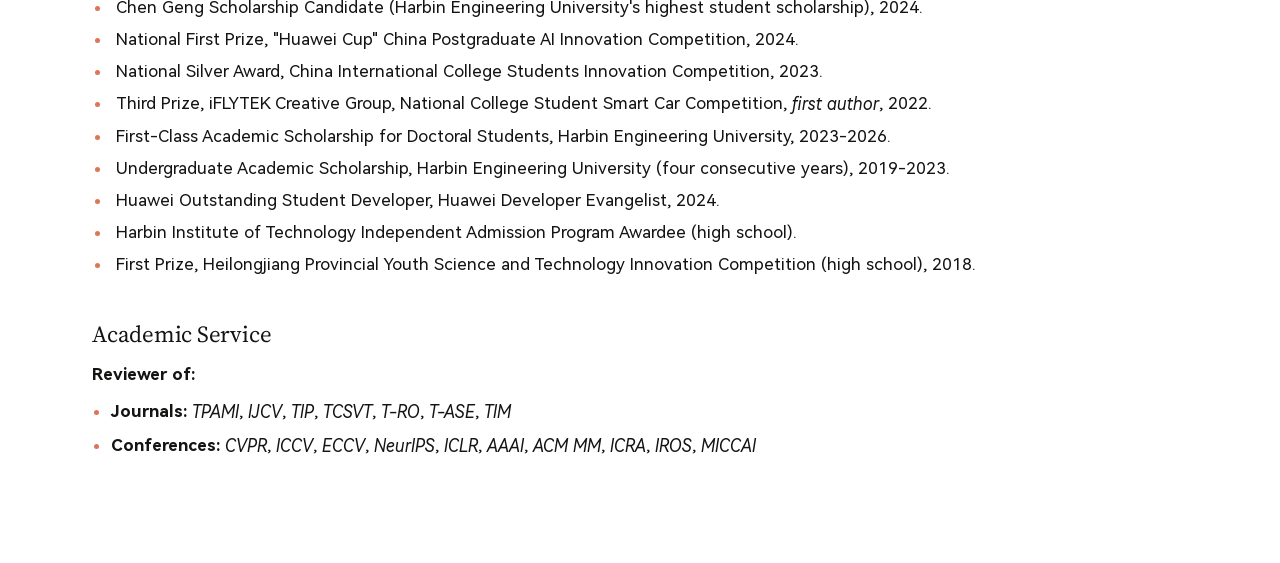
==== commit 1816b762: "Add high-school honors Co-Authored-By: Claude Opus 5.5 <noreply@anthropic.com>" ====
--- a/about.html
+++ b/about.html
@@ -11,7 +11,7 @@
   <link rel="preconnect" href="https://fonts.gstatic.com" crossorigin>
   <link href="https://fonts.googleapis.com/css2?family=Noto+Sans+SC:wght@400;500;600;700&family=Source+Serif+4:opsz,wght@8..60,400;8..60,500;8..60,600&display=swap" rel="stylesheet">
   <link rel="stylesheet" href="stylesheet.css?v=20261015f">
-  <link rel="stylesheet" href="styles.css?v=20261019g">
+  <link rel="stylesheet" href="styles.css?v=20261019i">
 </head>
 
 <body class="page-about">
@@ -170,6 +170,8 @@
             <li>First-Class Academic Scholarship for Doctoral Students, Harbin Engineering University, 2023-2026.</li>
             <li>Undergraduate Academic Scholarship, Harbin Engineering University (four consecutive years), 2019-2023.</li>
             <li>Huawei Outstanding Student Developer, Huawei Developer Evangelist, 2024.</li>
+            <li>Harbin Institute of Technology Independent Admission Program Awardee (high school).</li>
+            <li>First Prize, Heilongjiang Provincial Youth Science and Technology Innovation Competition (high school), 2018.</li>
           </ul>
         </article>
 
--- a/styles.css
+++ b/styles.css
@@ -1046,3 +1046,16 @@
 .page:has(.info-box-grid:not(.info-box-grid--split)) {
   max-width: 1160px;
 }
+
+/* More breathing room between the navigation bar and the profile */
+@media (min-width: 769px) {
+  .hero {
+    padding-top: 60px;
+  }
+}
+
+/* More space around the slashes between links */
+.publication-links span,
+.project-links span {
+  margin: 0 0.3em;
+}
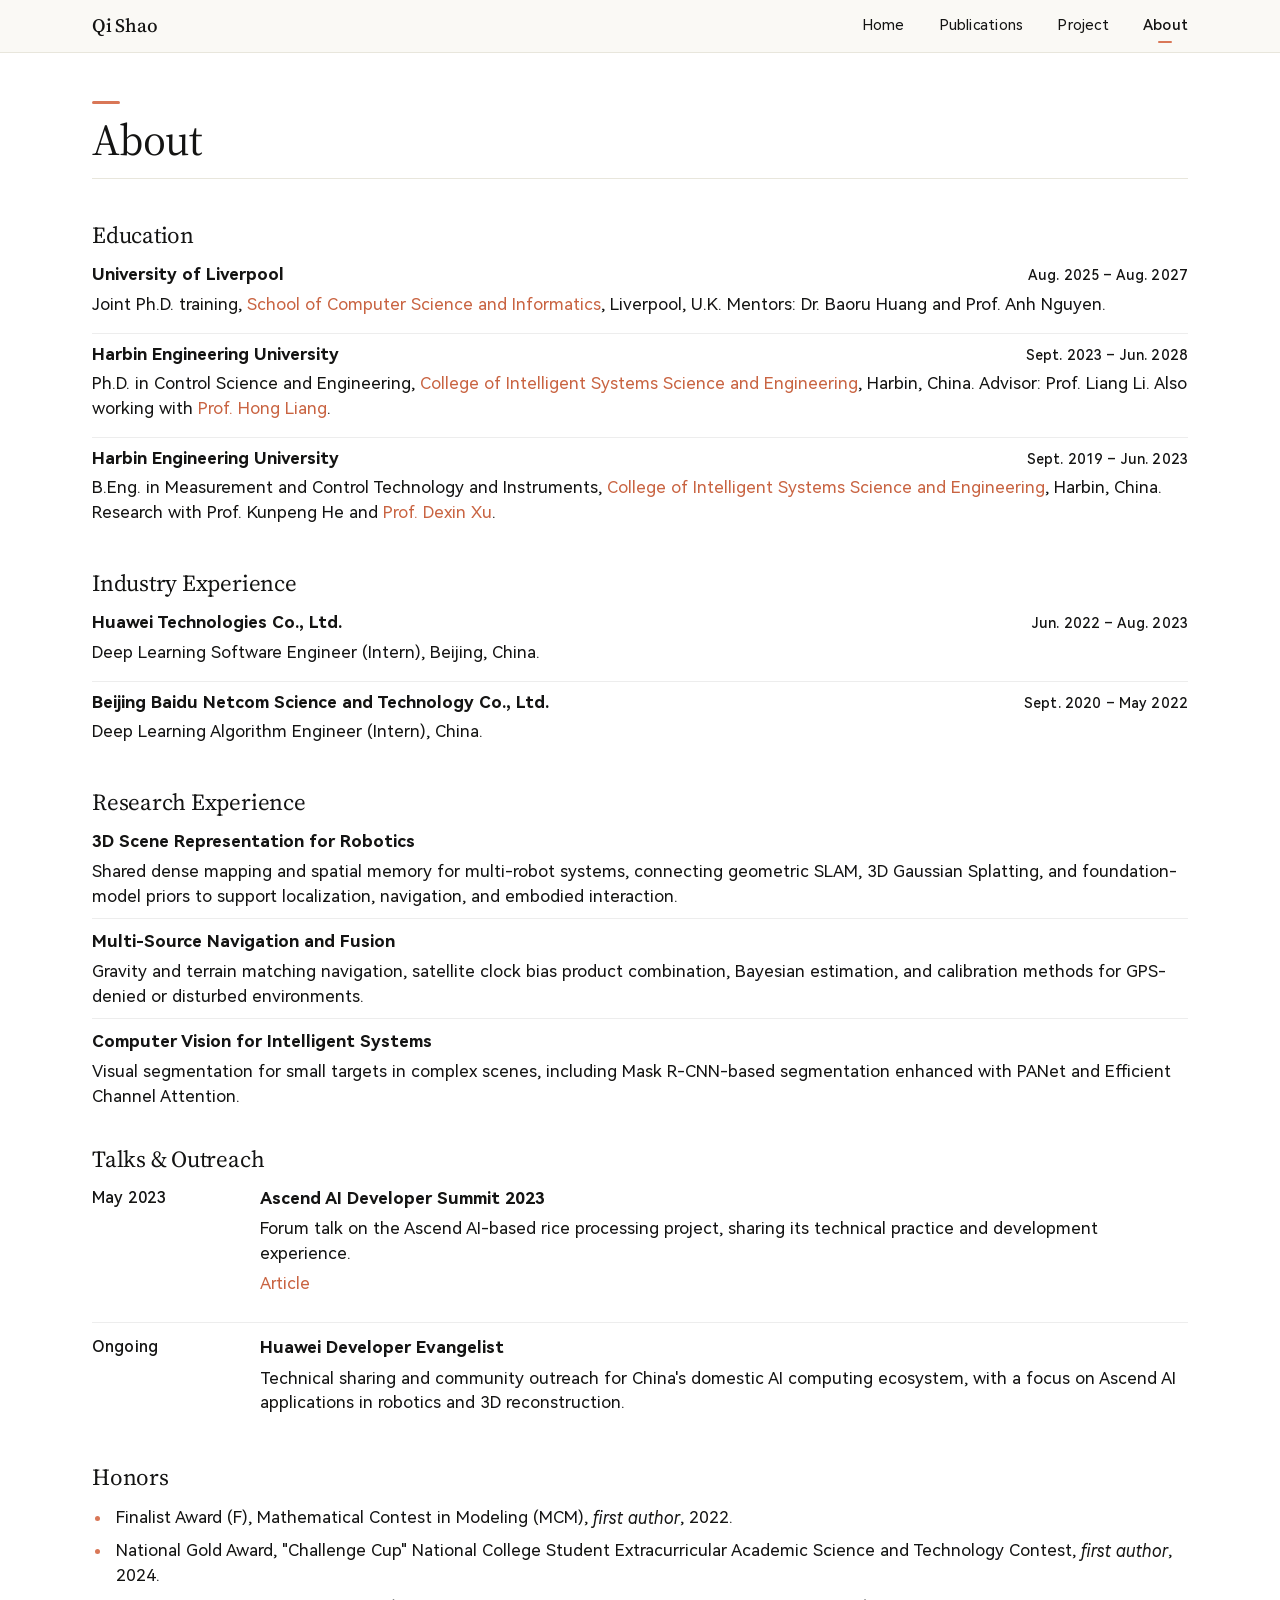
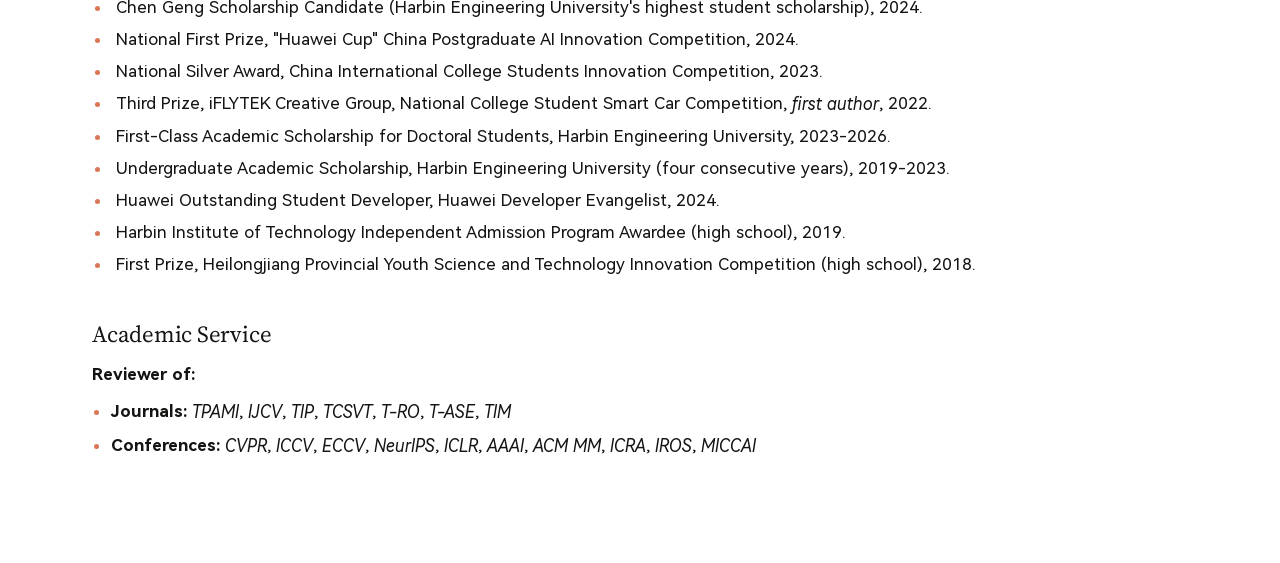
==== commit 74cd8e2f: "Add year to HIT admission honor Co-Authored-By: Claude Opus 5.5 <noreply@anthropic.com>" ====
--- a/about.html
+++ b/about.html
@@ -170,7 +170,7 @@
             <li>First-Class Academic Scholarship for Doctoral Students, Harbin Engineering University, 2023-2026.</li>
             <li>Undergraduate Academic Scholarship, Harbin Engineering University (four consecutive years), 2019-2023.</li>
             <li>Huawei Outstanding Student Developer, Huawei Developer Evangelist, 2024.</li>
-            <li>Harbin Institute of Technology Independent Admission Program Awardee (high school).</li>
+            <li>Harbin Institute of Technology Independent Admission Program Awardee (high school), 2019.</li>
             <li>First Prize, Heilongjiang Provincial Youth Science and Technology Innovation Competition (high school), 2018.</li>
           </ul>
         </article>
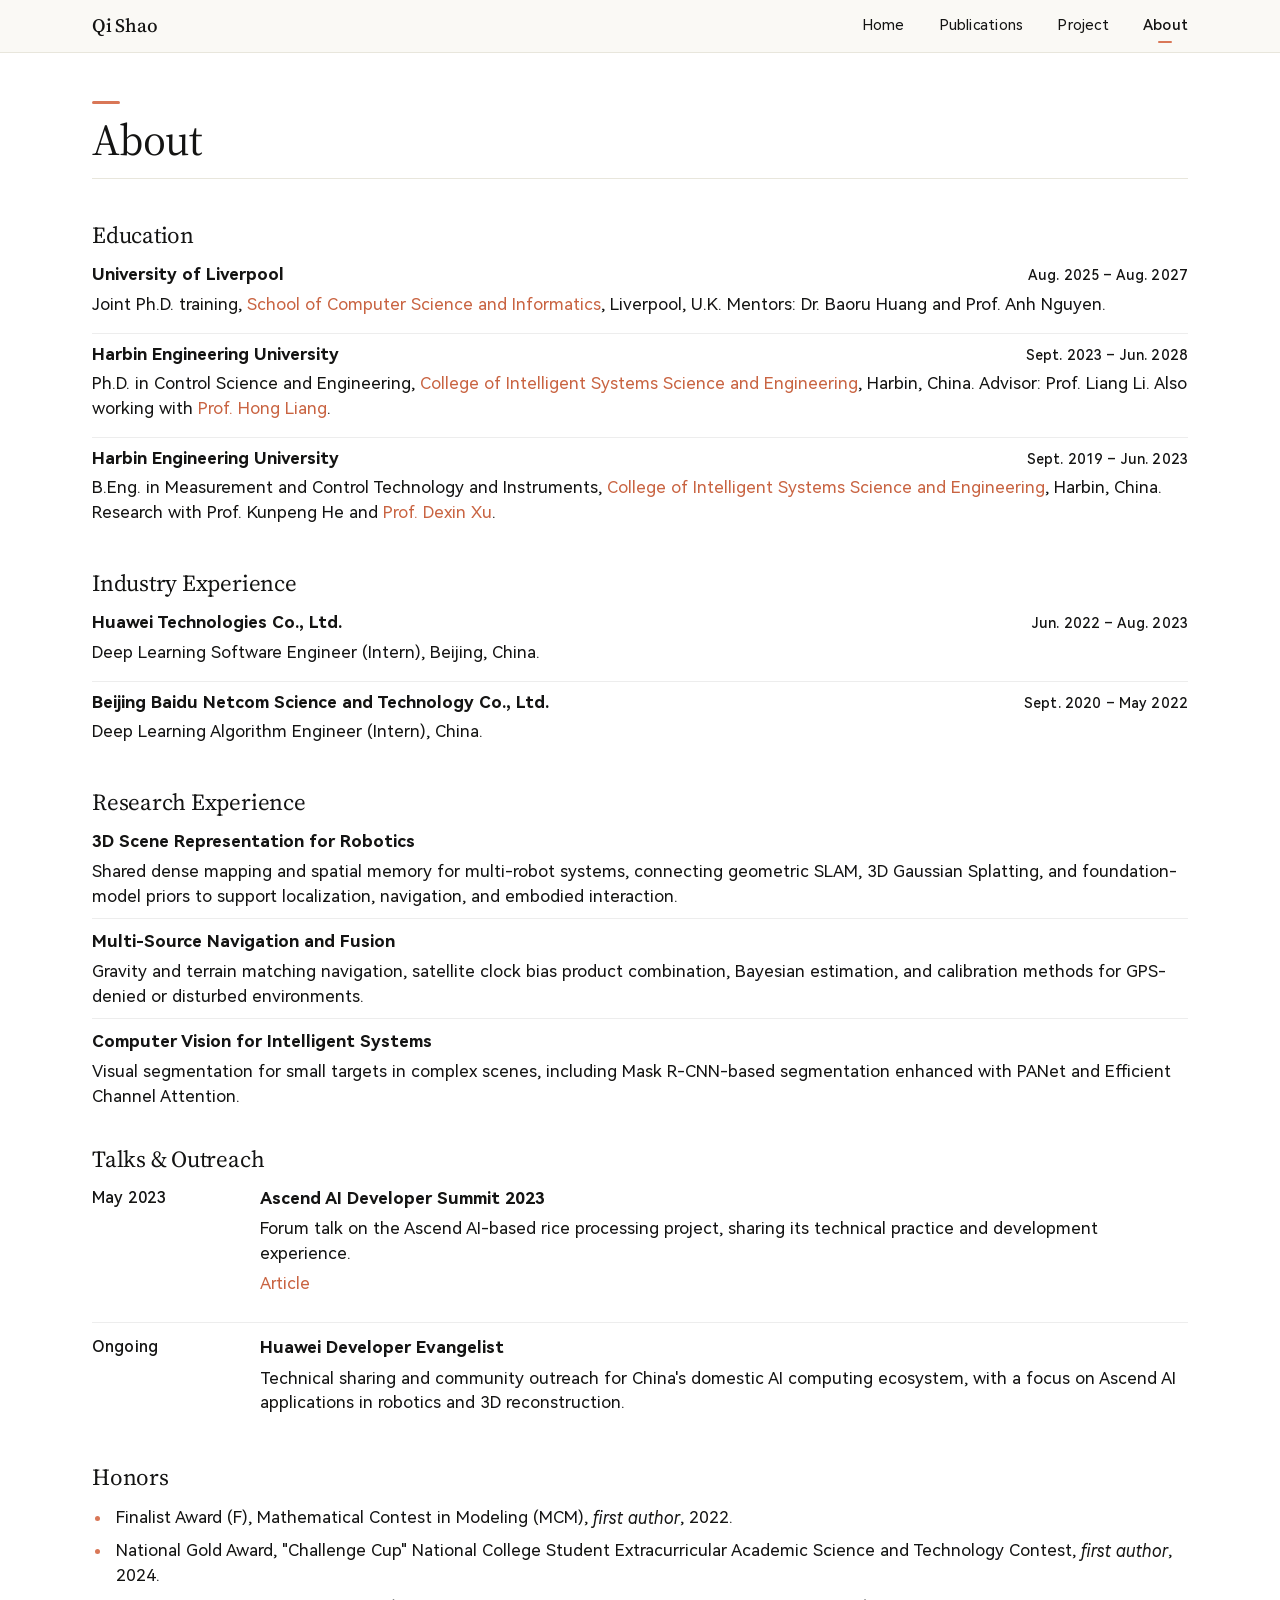
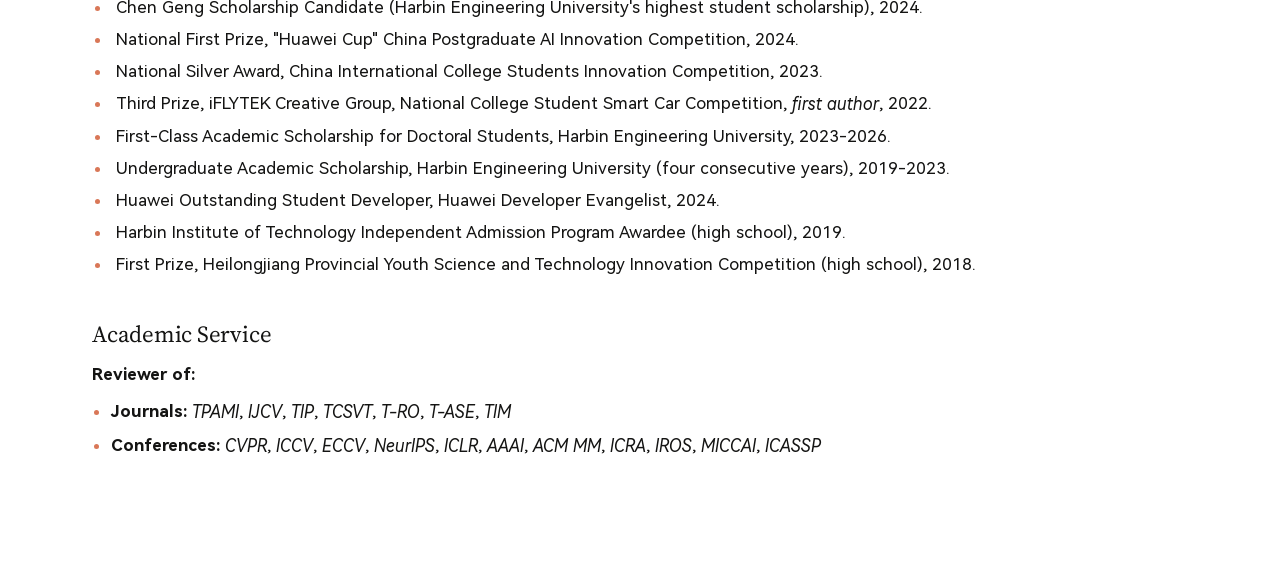
==== commit 44bb838b: "Add ICASSP to reviewer list" ====
--- a/about.html
+++ b/about.html
@@ -182,7 +182,7 @@
 
           <ul class="service-list">
             <li><strong>Journals:</strong> <em>TPAMI</em>, <em>IJCV</em>, <em>TIP</em>, <em>TCSVT</em>, <em>T-RO</em>, <em>T-ASE</em>, <em>TIM</em></li>
-            <li><strong>Conferences:</strong> <em>CVPR</em>, <em>ICCV</em>, <em>ECCV</em>, <em>NeurIPS</em>, <em>ICLR</em>, <em>AAAI</em>, <em>ACM MM</em>, <em>ICRA</em>, <em>IROS</em>, <em>MICCAI</em></li>
+            <li><strong>Conferences:</strong> <em>CVPR</em>, <em>ICCV</em>, <em>ECCV</em>, <em>NeurIPS</em>, <em>ICLR</em>, <em>AAAI</em>, <em>ACM MM</em>, <em>ICRA</em>, <em>IROS</em>, <em>MICCAI</em>, <em>ICASSP</em></li>
           </ul>
         </article>
 
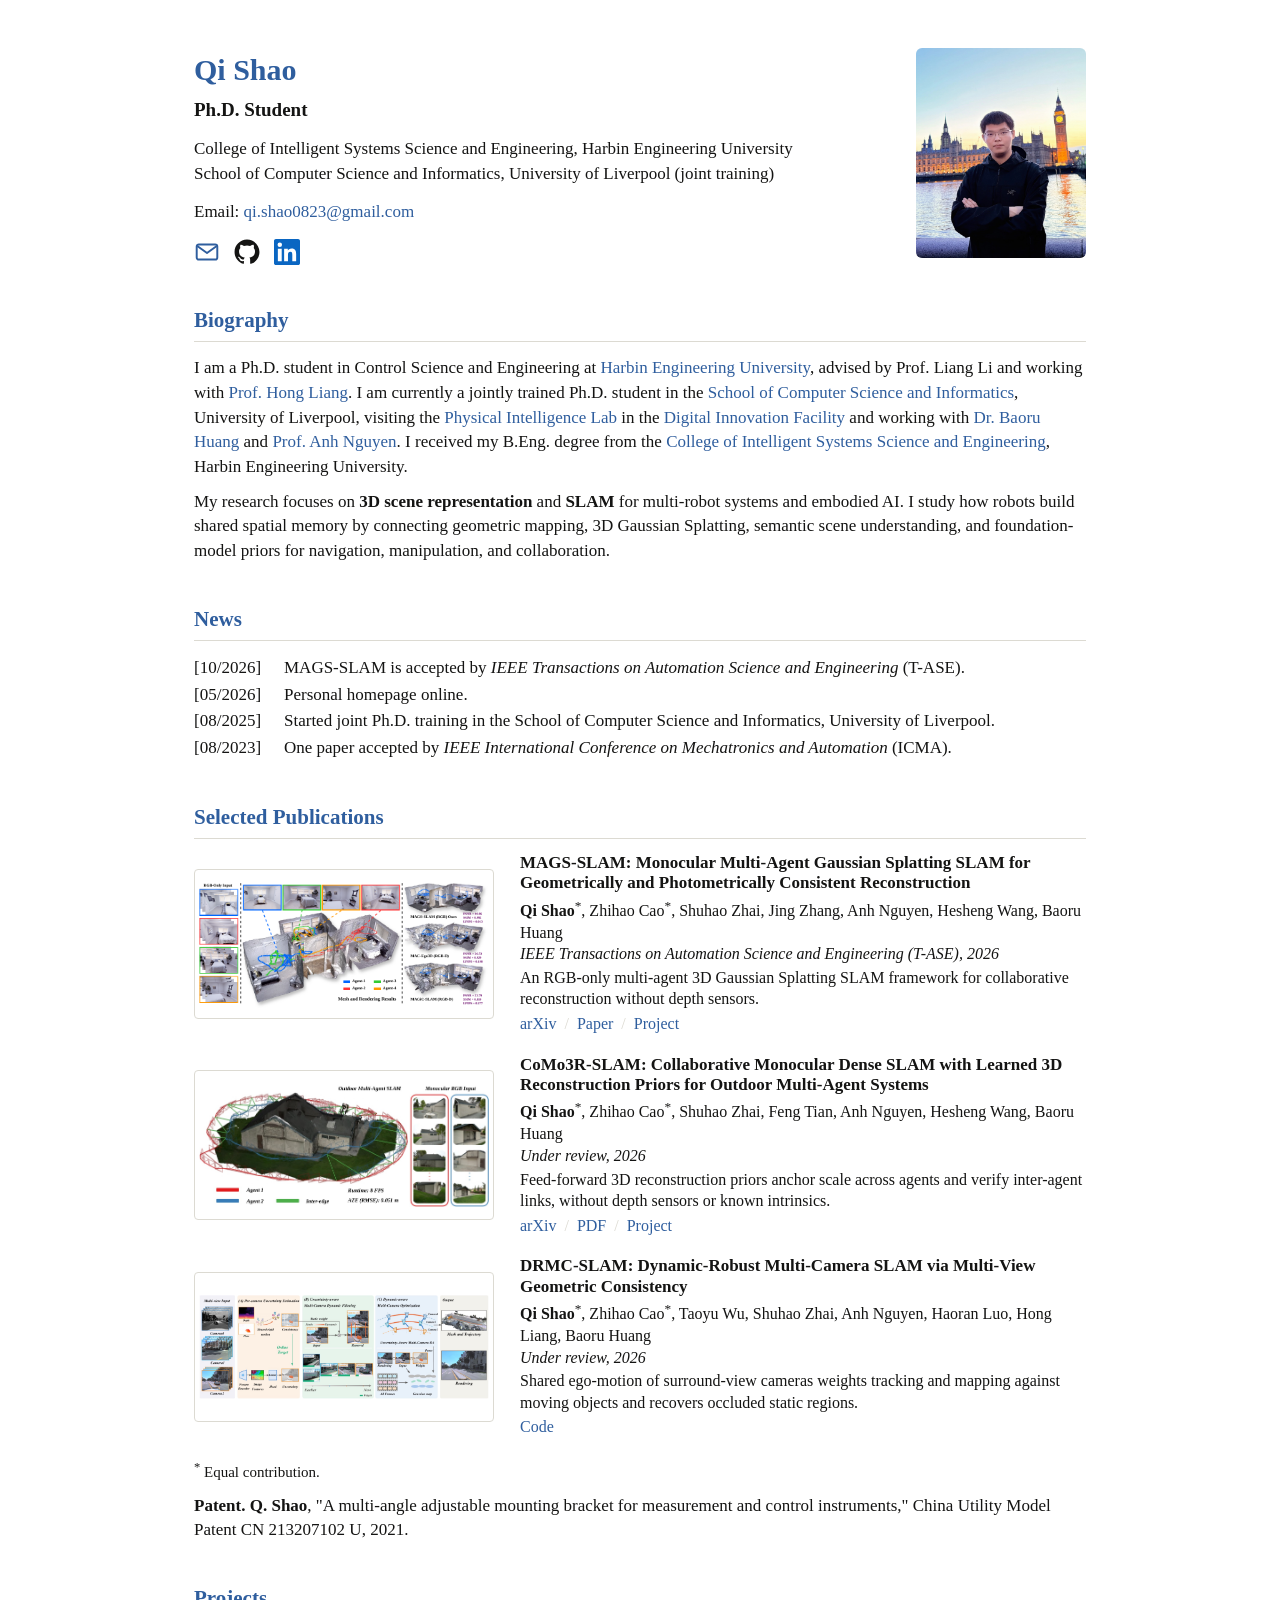
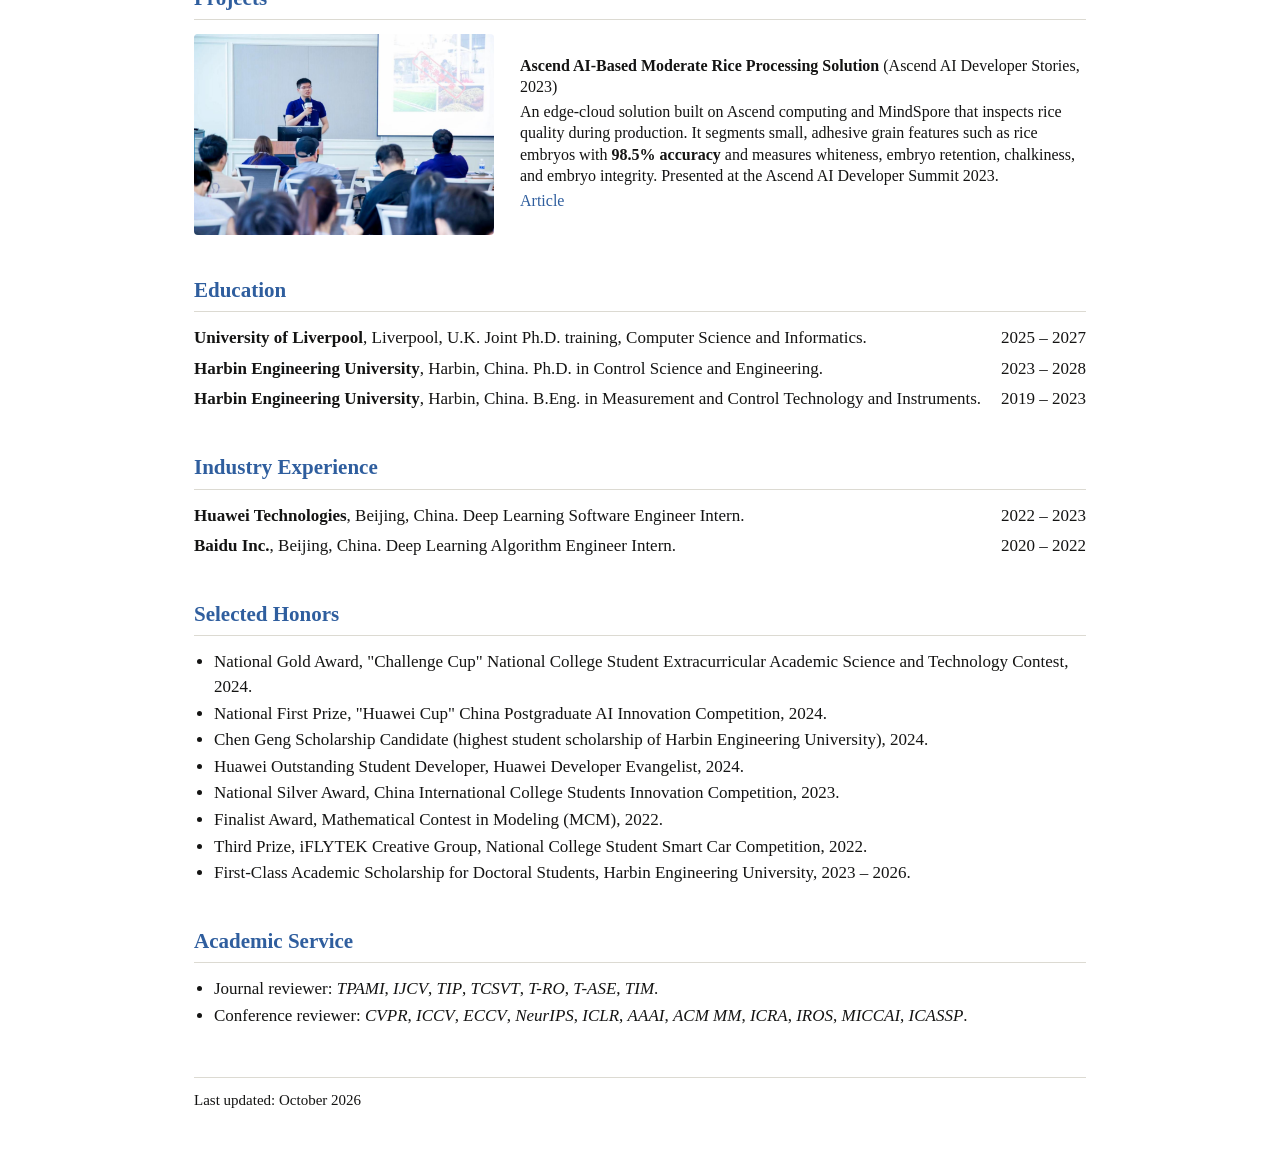
==== commit f6602640: "Merge site into a single page Combine Home, Publications, Project and About into one page with Georg" ====
--- a/about.html
+++ b/about.html
@@ -1,207 +1,10 @@
 <!DOCTYPE html>
 <html lang="en">
-
 <head>
   <meta charset="UTF-8">
-  <meta name="author" content="Qi Shao">
-  <meta name="viewport" content="width=device-width, initial-scale=1">
-  <title>About | Qi Shao</title>
-  <link rel="icon" href="data:,">
-  <link rel="preconnect" href="https://fonts.googleapis.com">
-  <link rel="preconnect" href="https://fonts.gstatic.com" crossorigin>
-  <link href="https://fonts.googleapis.com/css2?family=Noto+Sans+SC:wght@400;500;600;700&family=Source+Serif+4:opsz,wght@8..60,400;8..60,500;8..60,600&display=swap" rel="stylesheet">
-  <link rel="stylesheet" href="stylesheet.css?v=20261015f">
-  <link rel="stylesheet" href="styles.css?v=20261019i">
+  <title>Qi Shao</title>
+  <meta http-equiv="refresh" content="0; url=/#education">
+  <link rel="canonical" href="https://qishao.cc/#education">
 </head>
-
-<body class="page-about">
-  <nav class="navbar">
-    <div class="nav-container">
-      <a class="logo" href="index.html">Qi Shao</a>
-
-      <button class="menu-toggle" type="button" aria-label="Open navigation" aria-expanded="false" aria-controls="site-menu">
-        <span></span>
-        <span></span>
-        <span></span>
-      </button>
-
-      <ul id="site-menu" class="nav-links">
-        <li><a href="index.html">Home</a></li>
-        <li><a href="publications.html">Publications</a></li>
-        <li><a href="projects.html">Project</a></li>
-        <li><a href="about.html" class="active">About</a></li>
-      </ul>
-    </div>
-  </nav>
-
-  <main class="page">
-    <header class="subpage-header">
-      <h1>About</h1>
-    </header>
-
-    <section class="section">
-      <div class="info-box-grid">
-        <article class="info-box">
-          <h2>Education</h2>
-
-          <div class="item-list">
-            <div class="info-item">
-              <div class="item-head">
-                <h3>University of Liverpool</h3>
-                <span class="item-time">Aug. 2025 &ndash; Aug. 2027</span>
-              </div>
-              <p>Joint Ph.D. training, <a href="https://www.liverpool.ac.uk/computer-science-and-informatics/">School of Computer Science and Informatics</a>, Liverpool, U.K. Mentors: Dr. Baoru Huang and Prof. Anh Nguyen.</p>
-            </div>
-
-            <div class="info-item">
-              <div class="item-head">
-                <h3>Harbin Engineering University</h3>
-                <span class="item-time">Sept. 2023 &ndash; Jun. 2028</span>
-              </div>
-              <p>Ph.D. in Control Science and Engineering, <a href="https://cisse.hrbeu.edu.cn/">College of Intelligent Systems Science and Engineering</a>, Harbin, China. Advisor: Prof. Liang Li. Also working with <a href="https://faculty.hrbeu.edu.cn/lianghong/zh_CN/index.htm">Prof. Hong Liang</a>.</p>
-            </div>
-
-            <div class="info-item">
-              <div class="item-head">
-                <h3>Harbin Engineering University</h3>
-                <span class="item-time">Sept. 2019 &ndash; Jun. 2023</span>
-              </div>
-              <p>B.Eng. in Measurement and Control Technology and Instruments, <a href="https://cisse.hrbeu.edu.cn/">College of Intelligent Systems Science and Engineering</a>, Harbin, China. Research with Prof. Kunpeng He and <a href="https://faculty.hrbeu.edu.cn/xudexin/zh_CN/index.htm">Prof. Dexin Xu</a>.</p>
-            </div>
-          </div>
-        </article>
-
-        <article class="info-box">
-          <h2>Industry Experience</h2>
-
-          <div class="item-list">
-            <div class="info-item">
-              <div class="item-head">
-                <h3>Huawei Technologies Co., Ltd.</h3>
-                <span class="item-time">Jun. 2022 &ndash; Aug. 2023</span>
-              </div>
-              <p>Deep Learning Software Engineer (Intern), Beijing, China.</p>
-            </div>
-
-            <div class="info-item">
-              <div class="item-head">
-                <h3>Beijing Baidu Netcom Science and Technology Co., Ltd.</h3>
-                <span class="item-time">Sept. 2020 &ndash; May 2022</span>
-              </div>
-              <p>Deep Learning Algorithm Engineer (Intern), China.</p>
-            </div>
-          </div>
-        </article>
-
-        <article class="info-box">
-          <h2>Research Experience</h2>
-
-          <div class="research-grid">
-            <div class="research-card">
-              <h3>3D Scene Representation for Robotics</h3>
-              <p>
-                Shared dense mapping and spatial memory for multi-robot systems, connecting
-                geometric SLAM, 3D Gaussian Splatting, and foundation-model priors to support
-                localization, navigation, and embodied interaction.
-              </p>
-            </div>
-
-            <div class="research-card">
-              <h3>Multi-Source Navigation and Fusion</h3>
-              <p>
-                Gravity and terrain matching navigation, satellite clock bias product
-                combination, Bayesian estimation, and calibration methods for GPS-denied
-                or disturbed environments.
-              </p>
-            </div>
-
-            <div class="research-card">
-              <h3>Computer Vision for Intelligent Systems</h3>
-              <p>
-                Visual segmentation for small targets in complex scenes, including
-                Mask R-CNN-based segmentation enhanced with PANet and Efficient Channel Attention.
-              </p>
-            </div>
-          </div>
-        </article>
-
-        <article id="talks" class="info-box">
-          <h2>Talks & Outreach</h2>
-
-          <div class="talk-list">
-            <article class="talk-item">
-              <div class="talk-time">May 2023</div>
-              <div class="talk-main">
-                <h3>Ascend AI Developer Summit 2023</h3>
-                <p>
-                  Forum talk on the Ascend AI-based rice processing project, sharing
-                  its technical practice and development experience.
-                </p>
-                <p class="talk-links">
-                  <a href="https://mp.weixin.qq.com/s/vDVNTr2NgTSDnGcO1pzpyA">Article</a>
-                </p>
-              </div>
-            </article>
-
-            <article class="talk-item">
-              <div class="talk-time">Ongoing</div>
-              <div class="talk-main">
-                <h3>Huawei Developer Evangelist</h3>
-                <p>
-                  Technical sharing and community outreach for China's domestic AI computing
-                  ecosystem, with a focus on Ascend AI applications in robotics and 3D
-                  reconstruction.
-                </p>
-              </div>
-            </article>
-          </div>
-        </article>
-
-        <article class="info-box">
-          <h2>Honors</h2>
-
-          <ul class="compact-list">
-            <li>Finalist Award (F), Mathematical Contest in Modeling (MCM), <em>first author</em>, 2022.</li>
-            <li>National Gold Award, "Challenge Cup" National College Student Extracurricular Academic Science and Technology Contest, <em>first author</em>, 2024.</li>
-            <li>Chen Geng Scholarship Candidate (Harbin Engineering University's highest student scholarship), 2024.</li>
-            <li>National First Prize, "Huawei Cup" China Postgraduate AI Innovation Competition, 2024.</li>
-            <li>National Silver Award, China International College Students Innovation Competition, 2023.</li>
-            <li>Third Prize, iFLYTEK Creative Group, National College Student Smart Car Competition, <em>first author</em>, 2022.</li>
-            <li>First-Class Academic Scholarship for Doctoral Students, Harbin Engineering University, 2023-2026.</li>
-            <li>Undergraduate Academic Scholarship, Harbin Engineering University (four consecutive years), 2019-2023.</li>
-            <li>Huawei Outstanding Student Developer, Huawei Developer Evangelist, 2024.</li>
-            <li>Harbin Institute of Technology Independent Admission Program Awardee (high school), 2019.</li>
-            <li>First Prize, Heilongjiang Provincial Youth Science and Technology Innovation Competition (high school), 2018.</li>
-          </ul>
-        </article>
-
-        <article class="info-box">
-          <h2>Academic Service</h2>
-
-          <p class="service-heading">Reviewer of:</p>
-
-          <ul class="service-list">
-            <li><strong>Journals:</strong> <em>TPAMI</em>, <em>IJCV</em>, <em>TIP</em>, <em>TCSVT</em>, <em>T-RO</em>, <em>T-ASE</em>, <em>TIM</em></li>
-            <li><strong>Conferences:</strong> <em>CVPR</em>, <em>ICCV</em>, <em>ECCV</em>, <em>NeurIPS</em>, <em>ICLR</em>, <em>AAAI</em>, <em>ACM MM</em>, <em>ICRA</em>, <em>IROS</em>, <em>MICCAI</em>, <em>ICASSP</em></li>
-          </ul>
-        </article>
-
-      </div>
-    </section>
-  </main>
-
-  <script>
-    document.addEventListener('DOMContentLoaded', function () {
-      const menuToggle = document.querySelector('.menu-toggle');
-      const navLinks = document.querySelector('.nav-links');
-
-      menuToggle.addEventListener('click', function () {
-        const isOpen = navLinks.classList.toggle('active');
-        menuToggle.classList.toggle('active', isOpen);
-        menuToggle.setAttribute('aria-expanded', String(isOpen));
-      });
-    });
-  </script>
-</body>
-
+<body><a href="/#education">Qi Shao</a></body>
 </html>
